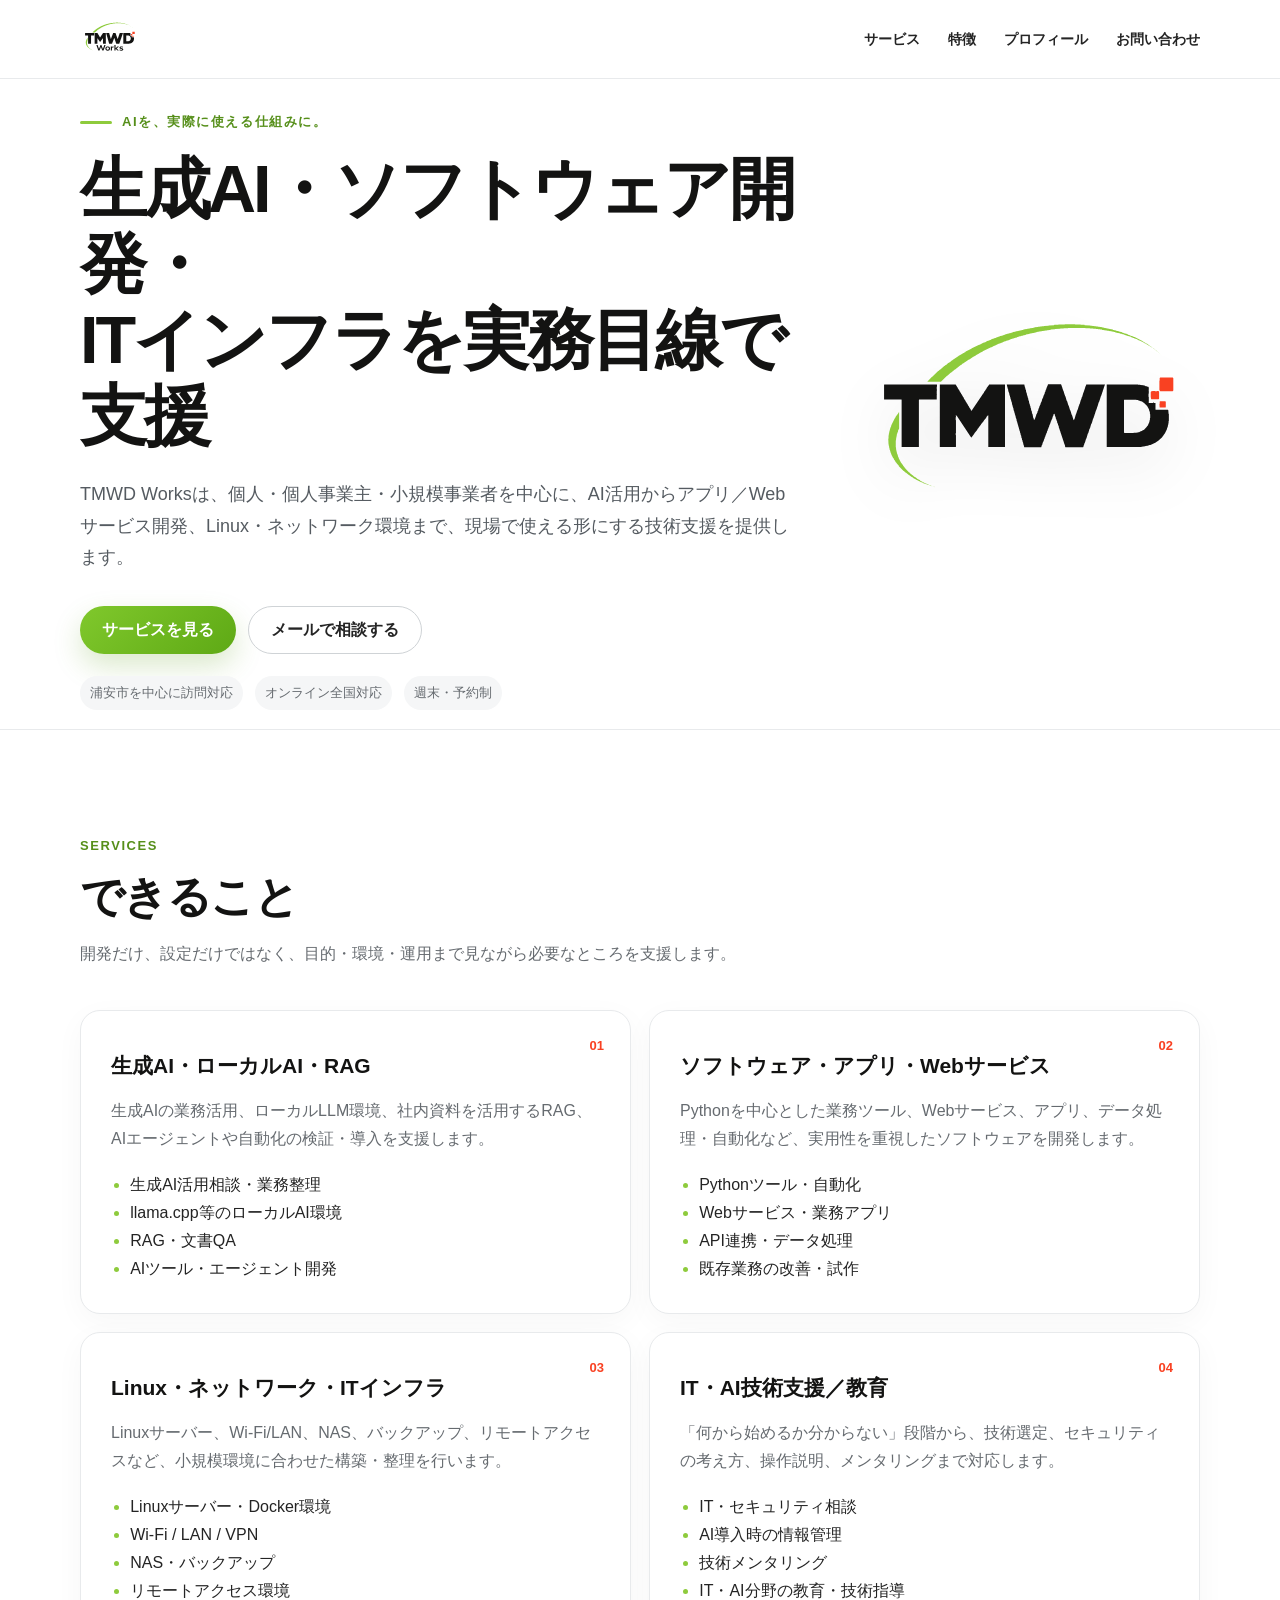
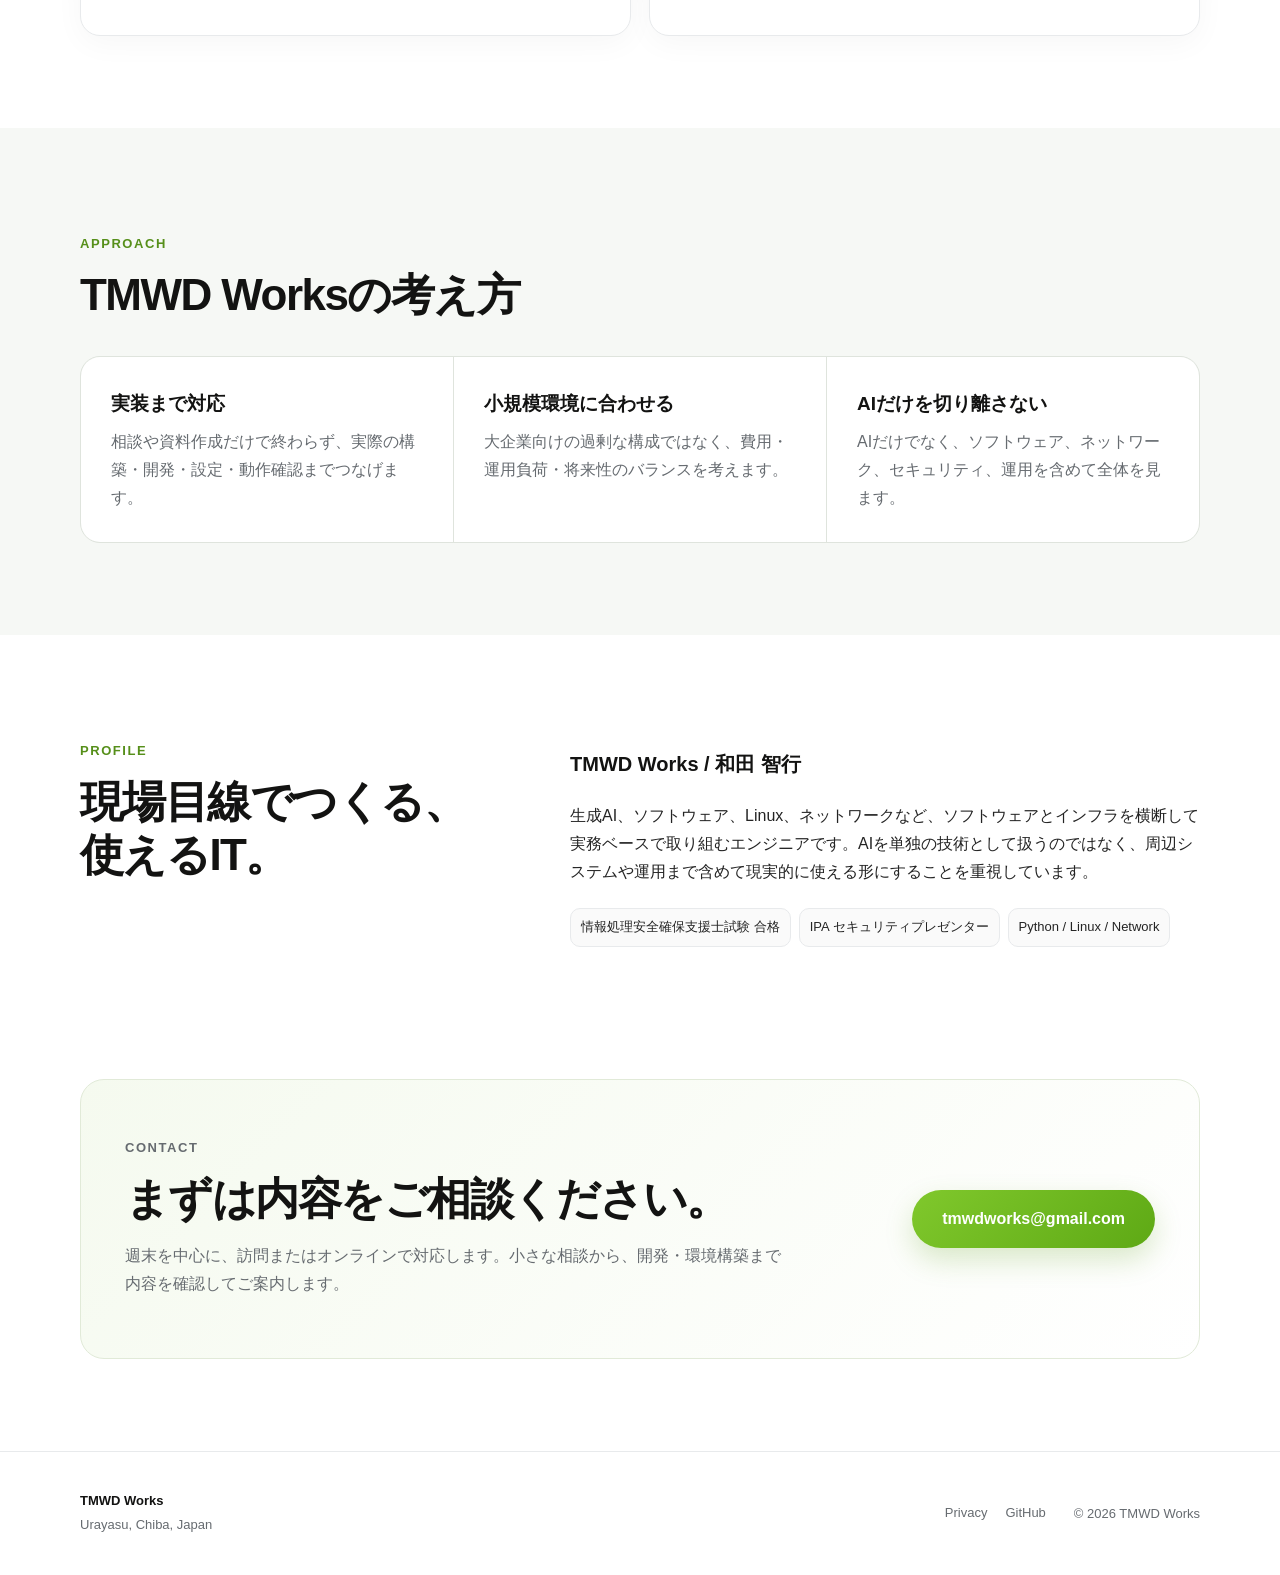
==== index.html @ 115d1de7 "Initial TMWD Works website" ====
<!doctype html>
<html lang="ja">
<head>
  <meta charset="utf-8">
  <meta name="viewport" content="width=device-width, initial-scale=1">
  <title>TMWD Works | AI・ソフトウェア開発・ITインフラ</title>
  <meta name="description" content="TMWD Worksは、生成AI、ソフトウェア・アプリ・Webサービス開発、ローカルAI/RAG、Linux・ネットワークなどのIT技術支援を提供します。浦安市を中心に訪問、オンラインは全国対応。">
  <meta name="theme-color" content="#ffffff">
  <meta property="og:title" content="TMWD Works | AI・ソフトウェア開発・ITインフラ">
  <meta property="og:description" content="AIを、実際に使える仕組みに。生成AI・ソフトウェア開発・ITインフラを実務目線で支援します。">
  <meta property="og:type" content="website">
  <meta property="og:url" content="https://tmwdworks.jp/">
  <link rel="canonical" href="https://tmwdworks.jp/">
  <link rel="icon" href="assets/tmwdworks-icon.svg" type="image/svg+xml">
  <link rel="stylesheet" href="styles.css">
</head>
<body>
  <header class="site-header">
    <div class="container header-inner">
      <a class="brand" href="#top" aria-label="TMWD Works ホーム">
        <img src="assets/tmwdworks-logo.svg" alt="TMWD Works">
      </a>
      <button class="menu-button" type="button" aria-expanded="false" aria-controls="global-nav">Menu</button>
      <nav id="global-nav" class="global-nav" aria-label="メインナビゲーション">
        <a href="#services">サービス</a>
        <a href="#approach">特徴</a>
        <a href="#profile">プロフィール</a>
        <a href="#contact">お問い合わせ</a>
      </nav>
    </div>
  </header>

  <main id="top">
    <section class="hero">
      <div class="container hero-grid">
        <div class="hero-copy">
          <p class="eyebrow"><span></span> AIを、実際に使える仕組みに。</p>
          <h1>生成AI・ソフトウェア開発・<br>ITインフラを実務目線で支援</h1>
          <p class="lead">TMWD Worksは、個人・個人事業主・小規模事業者を中心に、AI活用からアプリ／Webサービス開発、Linux・ネットワーク環境まで、現場で使える形にする技術支援を提供します。</p>
          <div class="hero-actions">
            <a class="button primary" href="#services">サービスを見る</a>
            <a class="button secondary" href="mailto:tmwdworks@gmail.com">メールで相談する</a>
          </div>
          <div class="availability">
            <span>浦安市を中心に訪問対応</span>
            <span>オンライン全国対応</span>
            <span>週末・予約制</span>
          </div>
        </div>
        <div class="hero-mark" aria-hidden="true">
          <img src="assets/tmwdworks-icon.svg" alt="">
        </div>
      </div>
    </section>

    <section id="services" class="section">
      <div class="container">
        <div class="section-heading">
          <p class="section-kicker">Services</p>
          <h2>できること</h2>
          <p>開発だけ、設定だけではなく、目的・環境・運用まで見ながら必要なところを支援します。</p>
        </div>
        <div class="cards">
          <article class="card">
            <div class="card-number">01</div>
            <h3>生成AI・ローカルAI・RAG</h3>
            <p>生成AIの業務活用、ローカルLLM環境、社内資料を活用するRAG、AIエージェントや自動化の検証・導入を支援します。</p>
            <ul>
              <li>生成AI活用相談・業務整理</li>
              <li>llama.cpp等のローカルAI環境</li>
              <li>RAG・文書QA</li>
              <li>AIツール・エージェント開発</li>
            </ul>
          </article>
          <article class="card">
            <div class="card-number">02</div>
            <h3>ソフトウェア・アプリ・Webサービス</h3>
            <p>Pythonを中心とした業務ツール、Webサービス、アプリ、データ処理・自動化など、実用性を重視したソフトウェアを開発します。</p>
            <ul>
              <li>Pythonツール・自動化</li>
              <li>Webサービス・業務アプリ</li>
              <li>API連携・データ処理</li>
              <li>既存業務の改善・試作</li>
            </ul>
          </article>
          <article class="card">
            <div class="card-number">03</div>
            <h3>Linux・ネットワーク・ITインフラ</h3>
            <p>Linuxサーバー、Wi-Fi/LAN、NAS、バックアップ、リモートアクセスなど、小規模環境に合わせた構築・整理を行います。</p>
            <ul>
              <li>Linuxサーバー・Docker環境</li>
              <li>Wi-Fi / LAN / VPN</li>
              <li>NAS・バックアップ</li>
              <li>リモートアクセス環境</li>
            </ul>
          </article>
          <article class="card">
            <div class="card-number">04</div>
            <h3>IT・AI技術支援／教育</h3>
            <p>「何から始めるか分からない」段階から、技術選定、セキュリティの考え方、操作説明、メンタリングまで対応します。</p>
            <ul>
              <li>IT・セキュリティ相談</li>
              <li>AI導入時の情報管理</li>
              <li>技術メンタリング</li>
              <li>IT・AI分野の教育・技術指導</li>
            </ul>
          </article>
        </div>
      </div>
    </section>

    <section id="approach" class="section section-soft">
      <div class="container">
        <div class="section-heading compact">
          <p class="section-kicker">Approach</p>
          <h2>TMWD Worksの考え方</h2>
        </div>
        <div class="strengths">
          <div class="strength">
            <strong>実装まで対応</strong>
            <p>相談や資料作成だけで終わらず、実際の構築・開発・設定・動作確認までつなげます。</p>
          </div>
          <div class="strength">
            <strong>小規模環境に合わせる</strong>
            <p>大企業向けの過剰な構成ではなく、費用・運用負荷・将来性のバランスを考えます。</p>
          </div>
          <div class="strength">
            <strong>AIだけを切り離さない</strong>
            <p>AIだけでなく、ソフトウェア、ネットワーク、セキュリティ、運用を含めて全体を見ます。</p>
          </div>
        </div>
      </div>
    </section>

    <section id="profile" class="section">
      <div class="container profile-grid">
        <div>
          <p class="section-kicker">Profile</p>
          <h2>現場目線でつくる、使えるIT。</h2>
        </div>
        <div class="profile-body">
          <p><strong>TMWD Works / 和田 智行</strong></p>
          <p>生成AI、ソフトウェア、Linux、ネットワークなど、ソフトウェアとインフラを横断して実務ベースで取り組むエンジニアです。AIを単独の技術として扱うのではなく、周辺システムや運用まで含めて現実的に使える形にすることを重視しています。</p>
          <div class="badges">
            <span>情報処理安全確保支援士試験 合格</span>
            <span>IPA セキュリティプレゼンター</span>
            <span>Python / Linux / Network</span>
          </div>
        </div>
      </div>
    </section>

    <section id="contact" class="section contact-section">
      <div class="container contact-card">
        <div>
          <p class="section-kicker">Contact</p>
          <h2>まずは内容をご相談ください。</h2>
          <p>週末を中心に、訪問またはオンラインで対応します。小さな相談から、開発・環境構築まで内容を確認してご案内します。</p>
        </div>
        <a class="button primary large" href="mailto:tmwdworks@gmail.com?subject=TMWD%20Works%20%E3%81%B8%E3%81%AE%E3%81%94%E7%9B%B8%E8%AB%87">tmwdworks@gmail.com</a>
      </div>
    </section>
  </main>

  <footer class="site-footer">
    <div class="container footer-inner">
      <div>
        <strong>TMWD Works</strong>
        <p>Urayasu, Chiba, Japan</p>
      </div>
      <div class="footer-links">
        <a href="privacy.html">Privacy</a>
        <a href="https://github.com/tmwdworks" rel="noopener">GitHub</a>
      </div>
      <p class="copyright">© <span id="year"></span> TMWD Works</p>
    </div>
  </footer>
  <script src="script.js"></script>
</body>
</html>
---- styles.css ----
:root {
  --black: #131312;
  --lime: #8ecb3c;
  --verm: #f94122;
  --white: #ffffff;
  --text: #242424;
  --muted: #666b70;
  --line: #e8eaec;
  --soft: #f6f8f5;
  --max: 1120px;
  --radius: 20px;
  --shadow: 0 16px 48px rgba(19, 19, 18, .08);
}
* { box-sizing: border-box; }
html { scroll-behavior: smooth; }
body { margin: 0; font-family: -apple-system, BlinkMacSystemFont, "Hiragino Sans", "Yu Gothic", "Noto Sans JP", "Segoe UI", sans-serif; color: var(--text); background: var(--white); line-height: 1.75; }
a { color: inherit; text-decoration: none; }
img { max-width: 100%; display: block; }
.container { width: min(calc(100% - 40px), var(--max)); margin-inline: auto; }
.site-header { position: sticky; top: 0; z-index: 10; background: rgba(255,255,255,.94); backdrop-filter: blur(12px); border-bottom: 1px solid var(--line); }
.header-inner { height: 78px; display: flex; align-items: center; justify-content: space-between; gap: 28px; }
.brand img { width: 182px; height: 60px; object-fit: contain; object-position: left center; }
.global-nav { display: flex; gap: 28px; font-size: 14px; font-weight: 700; }
.global-nav a:hover { color: #5c9d15; }
.menu-button { display: none; border: 1px solid var(--line); background: var(--white); border-radius: 10px; padding: 8px 12px; font: inherit; }
.hero { overflow: hidden; position: relative; border-bottom: 1px solid var(--line); }
.hero::after { content: ""; position: absolute; width: 720px; height: 720px; right: -280px; top: -290px; border: 36px solid rgba(142,203,60,.18); border-left-color: transparent; border-bottom-color: transparent; border-radius: 50%; transform: rotate(-20deg); pointer-events: none; }
.hero-grid { min-height: 650px; display: grid; grid-template-columns: 1.35fr .65fr; align-items: center; gap: 60px; position: relative; z-index: 1; }
.eyebrow, .section-kicker { text-transform: uppercase; letter-spacing: .12em; font-weight: 800; font-size: 13px; color: #568f1a; }
.eyebrow { display: flex; align-items: center; gap: 10px; }
.eyebrow span { width: 32px; height: 3px; background: var(--lime); border-radius: 3px; }
h1 { margin: 18px 0 24px; font-size: clamp(38px, 5.2vw, 67px); line-height: 1.14; letter-spacing: -.045em; color: var(--black); }
h2 { margin: 6px 0 14px; font-size: clamp(30px, 4vw, 44px); line-height: 1.2; letter-spacing: -.035em; color: var(--black); }
h3 { margin: 10px 0 12px; font-size: 21px; line-height: 1.45; color: var(--black); }
.lead { max-width: 760px; font-size: 18px; color: #555b61; }
.hero-actions { display: flex; gap: 12px; margin: 32px 0 22px; flex-wrap: wrap; }
.button { display: inline-flex; align-items: center; justify-content: center; min-height: 48px; padding: 0 22px; border-radius: 999px; font-weight: 800; transition: transform .15s ease, box-shadow .15s ease; }
.button:hover { transform: translateY(-2px); }
.primary { background: linear-gradient(135deg, #80c82c, #5ea915); color: white; box-shadow: 0 12px 28px rgba(91,157,21,.22); }
.secondary { border: 1px solid #cfd3d6; background: white; }
.large { min-height: 58px; padding-inline: 30px; }
.availability { display: flex; gap: 12px; flex-wrap: wrap; font-size: 13px; color: var(--muted); }
.availability span { padding: 6px 10px; background: #f5f6f7; border-radius: 999px; }
.hero-mark { display: flex; justify-content: center; }
.hero-mark img { width: min(360px, 100%); filter: drop-shadow(0 22px 30px rgba(19,19,18,.08)); }
.section { padding: 92px 0; }
.section-soft { background: var(--soft); }
.section-heading { max-width: 720px; margin-bottom: 42px; }
.section-heading.compact { margin-bottom: 34px; }
.section-heading > p:last-child { color: var(--muted); }
.cards { display: grid; grid-template-columns: repeat(2, minmax(0, 1fr)); gap: 18px; }
.card { position: relative; padding: 30px; border: 1px solid var(--line); border-radius: var(--radius); background: white; box-shadow: 0 8px 30px rgba(19,19,18,.035); }
.card-number { position: absolute; top: 24px; right: 26px; font-weight: 900; color: var(--verm); font-size: 13px; }
.card p { color: var(--muted); }
.card ul { padding-left: 1.2em; margin: 18px 0 0; }
.card li::marker { color: var(--lime); }
.strengths { display: grid; grid-template-columns: repeat(3, 1fr); gap: 1px; background: #dfe4dd; border: 1px solid #dfe4dd; border-radius: var(--radius); overflow: hidden; }
.strength { padding: 30px; background: white; }
.strength strong { display: block; font-size: 19px; margin-bottom: 8px; color: var(--black); }
.strength p { margin: 0; color: var(--muted); }
.profile-grid { display: grid; grid-template-columns: .8fr 1.2fr; gap: 70px; align-items: start; }
.profile-body > p:first-child { font-size: 20px; color: var(--black); }
.badges { display: flex; gap: 8px; flex-wrap: wrap; margin-top: 22px; }
.badges span { border: 1px solid var(--line); padding: 7px 10px; border-radius: 10px; font-size: 13px; background: #fafafa; }
.contact-section { padding-top: 40px; }
.contact-card { display: grid; grid-template-columns: 1fr auto; gap: 30px; align-items: center; padding: 44px; border-radius: 24px; background: linear-gradient(135deg, #f5faef, #ffffff); border: 1px solid #e1ead8; }
.contact-card p { color: var(--muted); max-width: 660px; }
.site-footer { padding: 38px 0; border-top: 1px solid var(--line); }
.footer-inner { display: grid; grid-template-columns: 1fr auto auto; gap: 28px; align-items: center; font-size: 13px; color: var(--muted); }
.footer-inner strong { color: var(--black); }
.footer-inner p { margin: 2px 0 0; }
.footer-links { display: flex; gap: 18px; }
@media (max-width: 820px) {
  .header-inner { height: 70px; }
  .brand img { width: 150px; height: 52px; }
  .menu-button { display: block; }
  .global-nav { display: none; position: absolute; top: 70px; left: 0; right: 0; padding: 20px; background: white; border-bottom: 1px solid var(--line); flex-direction: column; }
  .global-nav.open { display: flex; }
  .hero-grid { min-height: auto; grid-template-columns: 1fr; padding-block: 72px; }
  .hero-mark { display: none; }
  .cards, .strengths, .profile-grid, .contact-card { grid-template-columns: 1fr; }
  .section { padding: 68px 0; }
  .footer-inner { grid-template-columns: 1fr; }
}
@media (max-width: 520px) {
  .container { width: min(calc(100% - 28px), var(--max)); }
  h1 { font-size: 38px; }
  .hero-actions .button { width: 100%; }
  .card, .strength { padding: 24px; }
  .contact-card { padding: 28px; }
}
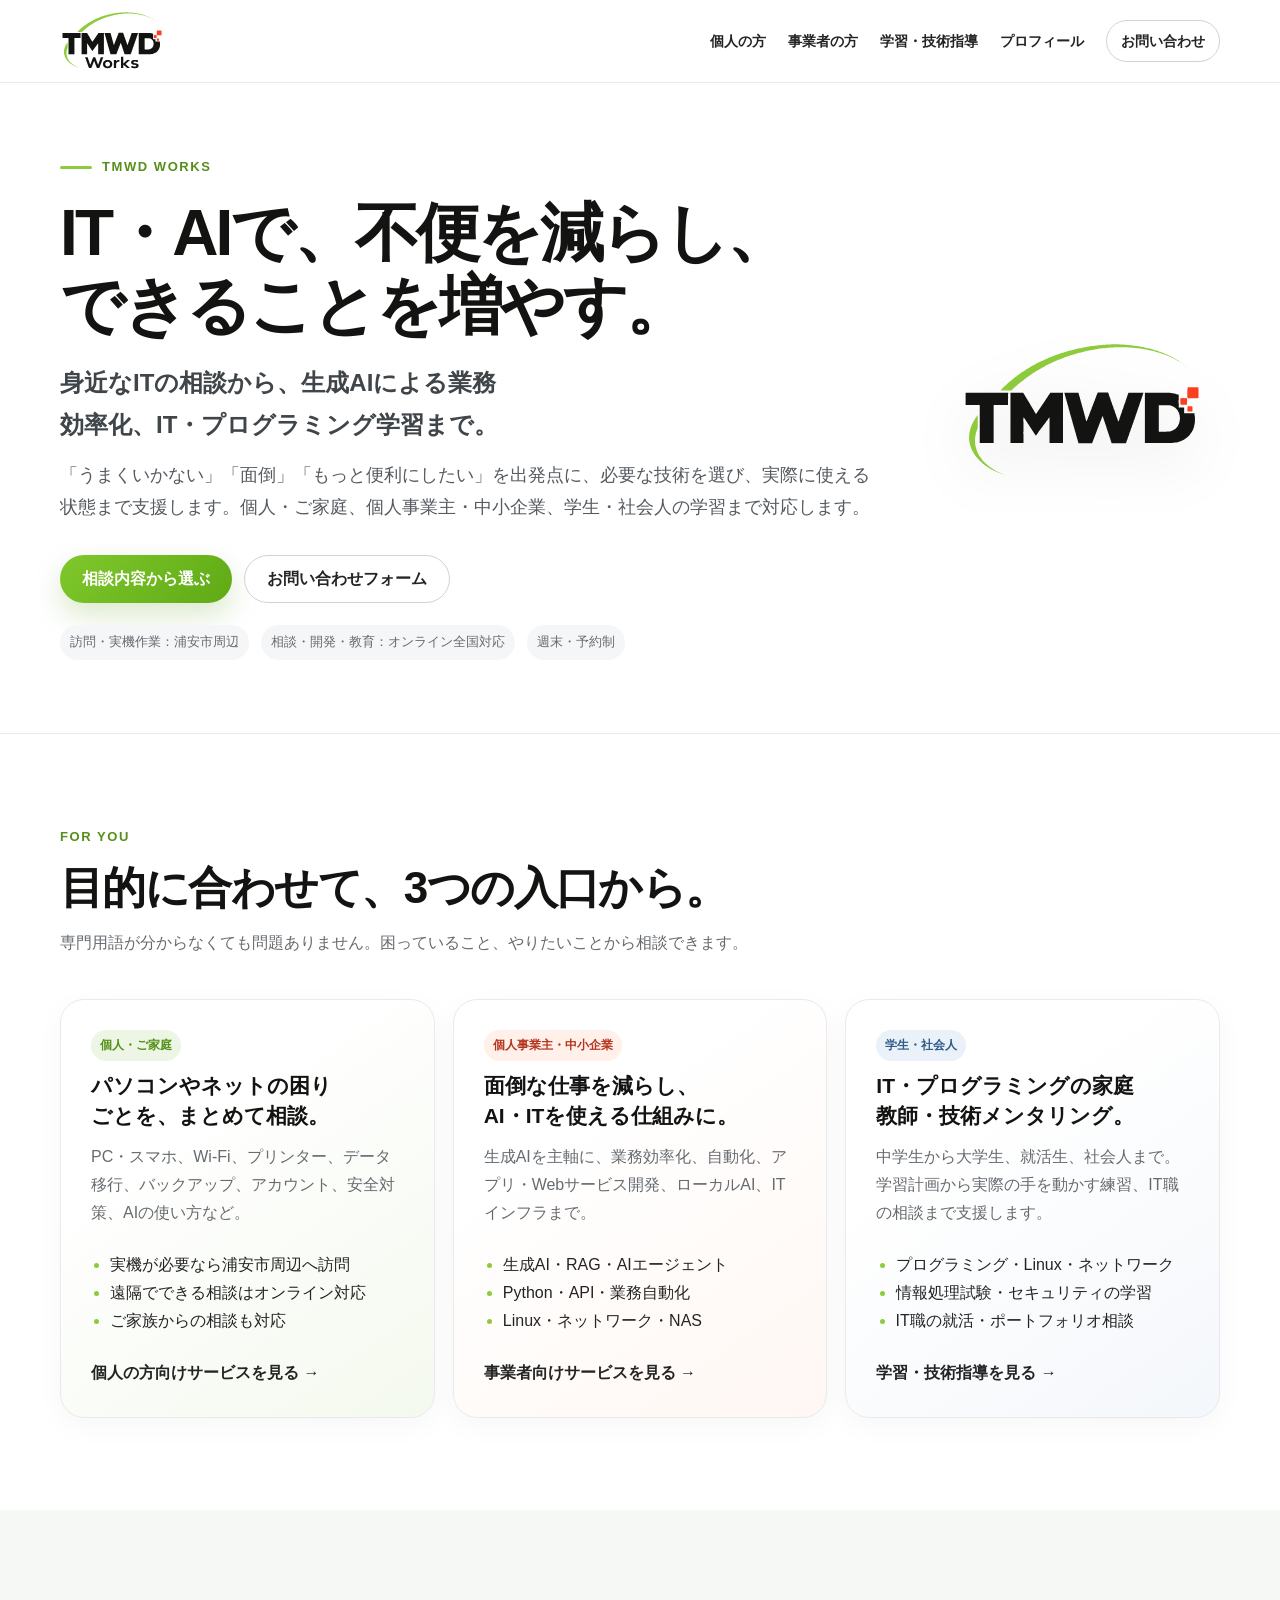
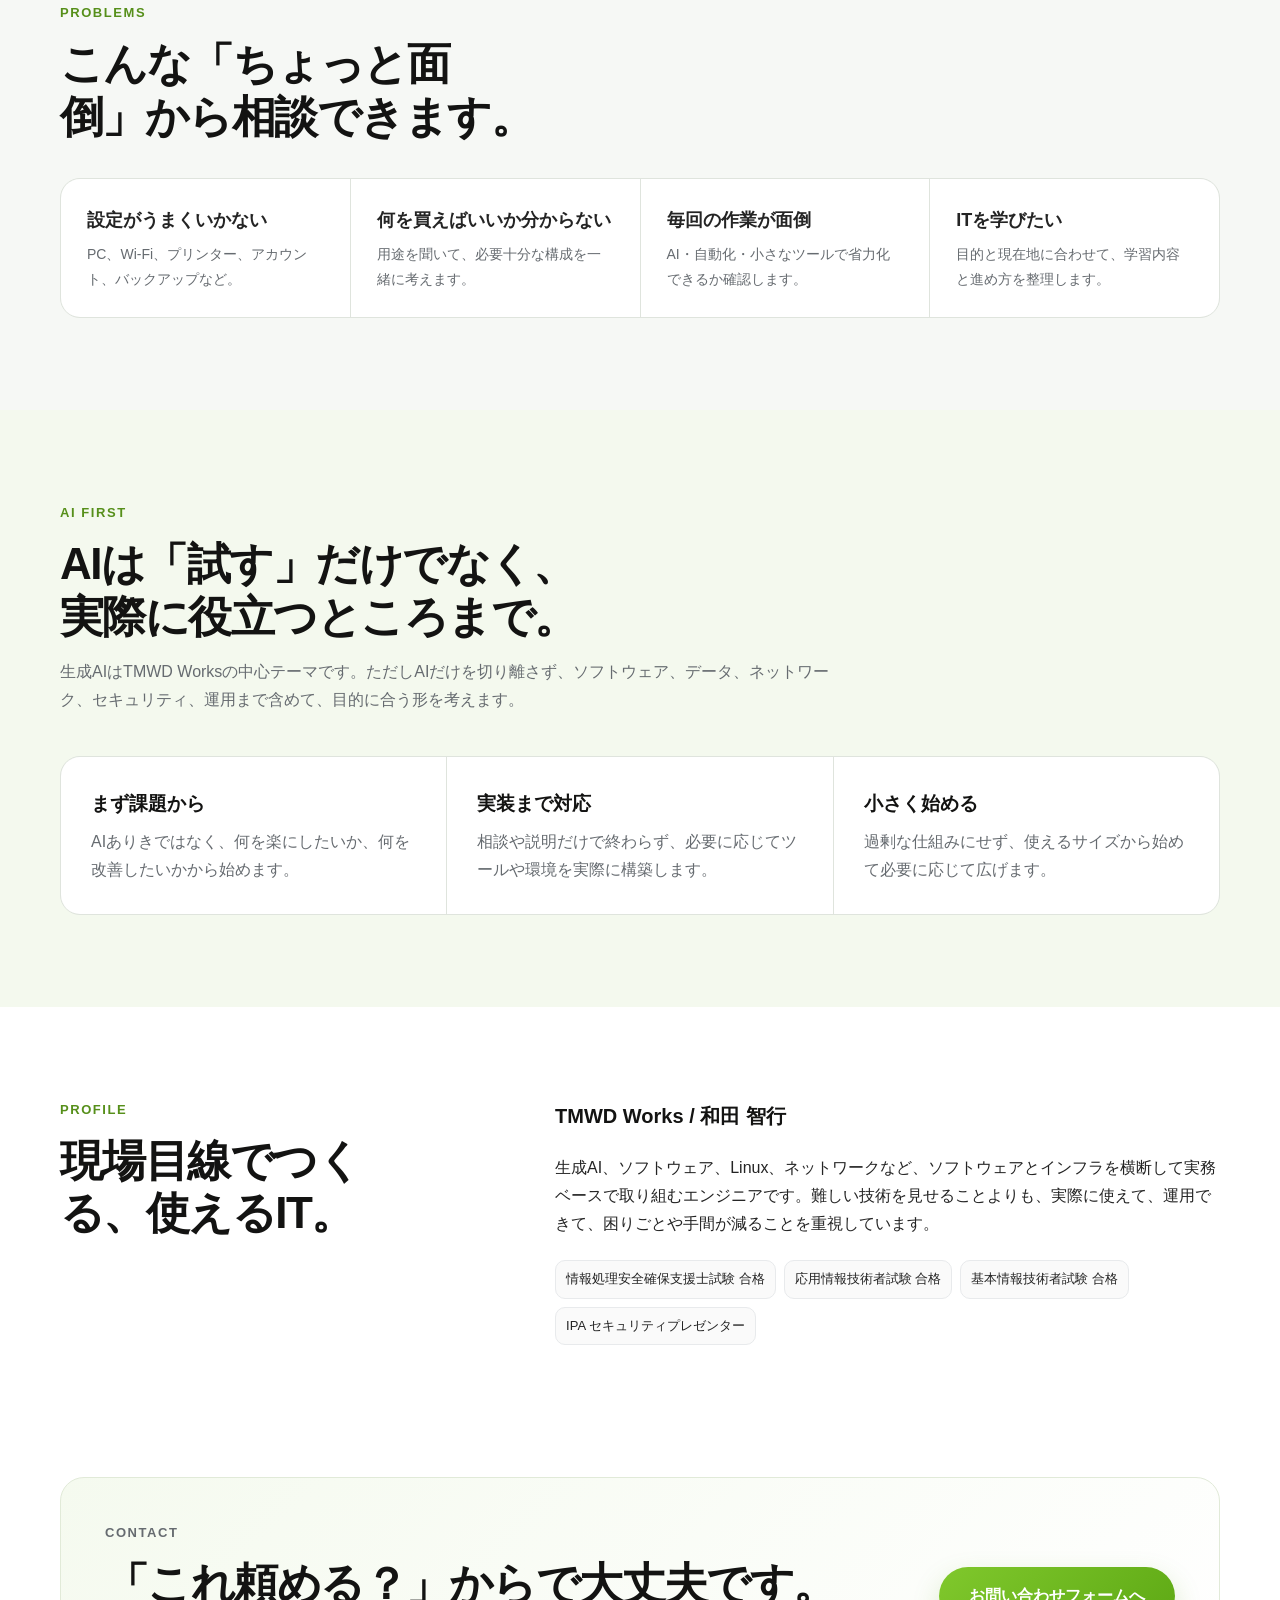
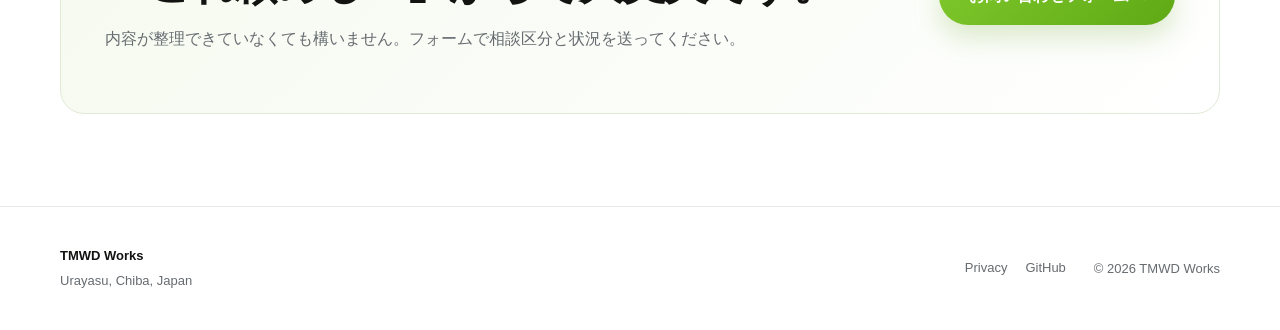
==== commit 5df91ae8: "Add Formspree contact form and audience pages" ====
--- a/index.html
+++ b/index.html
@@ -3,11 +3,11 @@
 <head>
   <meta charset="utf-8">
   <meta name="viewport" content="width=device-width, initial-scale=1">
-  <title>TMWD Works | AI・ソフトウェア開発・ITインフラ</title>
-  <meta name="description" content="TMWD Worksは、生成AI、ソフトウェア・アプリ・Webサービス開発、ローカルAI/RAG、Linux・ネットワークなどのIT技術支援を提供します。浦安市を中心に訪問、オンラインは全国対応。">
+  <title>TMWD Works | IT・AIで、不便を減らし、できることを増やす。</title>
+  <meta name="description" content="TMWD Worksは、個人・ご家庭のITサポート、事業者向けの生成AI・業務効率化・ソフトウェア開発、IT・プログラミングの学習・技術指導を提供します。実機作業・訪問は浦安市周辺、相談・開発・教育はオンライン全国対応。">
   <meta name="theme-color" content="#ffffff">
-  <meta property="og:title" content="TMWD Works | AI・ソフトウェア開発・ITインフラ">
-  <meta property="og:description" content="AIを、実際に使える仕組みに。生成AI・ソフトウェア開発・ITインフラを実務目線で支援します。">
+  <meta property="og:title" content="TMWD Works | IT・AIで、不便を減らし、できることを増やす。">
+  <meta property="og:description" content="身近なITの相談から、生成AIによる業務効率化、IT・プログラミング学習まで。">
   <meta property="og:type" content="website">
   <meta property="og:url" content="https://tmwdworks.jp/">
   <link rel="canonical" href="https://tmwdworks.jp/">
@@ -16,34 +16,36 @@
 </head>
 <body>
   <header class="site-header">
-    <div class="container header-inner">
-      <a class="brand" href="#top" aria-label="TMWD Works ホーム">
-        <img src="assets/tmwdworks-logo.svg" alt="TMWD Works">
-      </a>
-      <button class="menu-button" type="button" aria-expanded="false" aria-controls="global-nav">Menu</button>
-      <nav id="global-nav" class="global-nav" aria-label="メインナビゲーション">
-        <a href="#services">サービス</a>
-        <a href="#approach">特徴</a>
-        <a href="#profile">プロフィール</a>
-        <a href="#contact">お問い合わせ</a>
-      </nav>
-    </div>
-  </header>
+  <div class="container header-inner">
+    <a class="brand" href="/" aria-label="TMWD Works ホーム">
+      <img src="assets/tmwdworks-logo-header.svg" alt="TMWD Works">
+    </a>
+    <button class="menu-button" type="button" aria-expanded="false" aria-controls="global-nav">Menu</button>
+    <nav id="global-nav" class="global-nav" aria-label="メインナビゲーション">
+      <a href="personal.html">個人の方</a>
+      <a href="business.html">事業者の方</a>
+      <a href="learning.html">学習・技術指導</a>
+      <a href="/#profile">プロフィール</a>
+      <a class="nav-cta" href="contact.html">お問い合わせ</a>
+    </nav>
+  </div>
+</header>
 
   <main id="top">
     <section class="hero">
       <div class="container hero-grid">
         <div class="hero-copy">
-          <p class="eyebrow"><span></span> AIを、実際に使える仕組みに。</p>
-          <h1>生成AI・ソフトウェア開発・<br>ITインフラを実務目線で支援</h1>
-          <p class="lead">TMWD Worksは、個人・個人事業主・小規模事業者を中心に、AI活用からアプリ／Webサービス開発、Linux・ネットワーク環境まで、現場で使える形にする技術支援を提供します。</p>
+          <p class="eyebrow"><span></span> TMWD Works</p>
+          <h1>IT・AIで、不便を減らし、<br>できることを増やす。</h1>
+          <p class="hero-subtitle">身近なITの相談から、生成AIによる業務効率化、IT・プログラミング学習まで。</p>
+          <p class="lead">「うまくいかない」「面倒」「もっと便利にしたい」を出発点に、必要な技術を選び、実際に使える状態まで支援します。個人・ご家庭、個人事業主・中小企業、学生・社会人の学習まで対応します。</p>
           <div class="hero-actions">
-            <a class="button primary" href="#services">サービスを見る</a>
-            <a class="button secondary" href="mailto:tmwdworks@gmail.com">メールで相談する</a>
+            <a class="button primary" href="#services">相談内容から選ぶ</a>
+            <a class="button secondary" href="contact.html">お問い合わせフォーム</a>
           </div>
           <div class="availability">
-            <span>浦安市を中心に訪問対応</span>
-            <span>オンライン全国対応</span>
+            <span>訪問・実機作業：浦安市周辺</span>
+            <span>相談・開発・教育：オンライン全国対応</span>
             <span>週末・予約制</span>
           </div>
         </div>
@@ -56,77 +58,85 @@
     <section id="services" class="section">
       <div class="container">
         <div class="section-heading">
-          <p class="section-kicker">Services</p>
-          <h2>できること</h2>
-          <p>開発だけ、設定だけではなく、目的・環境・運用まで見ながら必要なところを支援します。</p>
+          <p class="section-kicker">For You</p>
+          <h2>目的に合わせて、3つの入口から。</h2>
+          <p>専門用語が分からなくても問題ありません。困っていること、やりたいことから相談できます。</p>
         </div>
-        <div class="cards">
-          <article class="card">
-            <div class="card-number">01</div>
-            <h3>生成AI・ローカルAI・RAG</h3>
-            <p>生成AIの業務活用、ローカルLLM環境、社内資料を活用するRAG、AIエージェントや自動化の検証・導入を支援します。</p>
-            <ul>
-              <li>生成AI活用相談・業務整理</li>
-              <li>llama.cpp等のローカルAI環境</li>
-              <li>RAG・文書QA</li>
-              <li>AIツール・エージェント開発</li>
+
+        <div class="audience-grid">
+          <article class="audience-card personal">
+            <span class="audience-label">個人・ご家庭</span>
+            <h3>パソコンやネットの困りごとを、まとめて相談。</h3>
+            <p>PC・スマホ、Wi-Fi、プリンター、データ移行、バックアップ、アカウント、安全対策、AIの使い方など。</p>
+            <ul class="audience-points">
+              <li>実機が必要なら浦安市周辺へ訪問</li>
+              <li>遠隔でできる相談はオンライン対応</li>
+              <li>ご家族からの相談も対応</li>
             </ul>
+            <a class="text-link" href="personal.html">個人の方向けサービスを見る →</a>
           </article>
-          <article class="card">
-            <div class="card-number">02</div>
-            <h3>ソフトウェア・アプリ・Webサービス</h3>
-            <p>Pythonを中心とした業務ツール、Webサービス、アプリ、データ処理・自動化など、実用性を重視したソフトウェアを開発します。</p>
-            <ul>
-              <li>Pythonツール・自動化</li>
-              <li>Webサービス・業務アプリ</li>
-              <li>API連携・データ処理</li>
-              <li>既存業務の改善・試作</li>
+
+          <article class="audience-card business">
+            <span class="audience-label">個人事業主・中小企業</span>
+            <h3>面倒な仕事を減らし、AI・ITを使える仕組みに。</h3>
+            <p>生成AIを主軸に、業務効率化、自動化、アプリ・Webサービス開発、ローカルAI、ITインフラまで。</p>
+            <ul class="audience-points">
+              <li>生成AI・RAG・AIエージェント</li>
+              <li>Python・API・業務自動化</li>
+              <li>Linux・ネットワーク・NAS</li>
             </ul>
+            <a class="text-link" href="business.html">事業者向けサービスを見る →</a>
           </article>
-          <article class="card">
-            <div class="card-number">03</div>
-            <h3>Linux・ネットワーク・ITインフラ</h3>
-            <p>Linuxサーバー、Wi-Fi/LAN、NAS、バックアップ、リモートアクセスなど、小規模環境に合わせた構築・整理を行います。</p>
-            <ul>
-              <li>Linuxサーバー・Docker環境</li>
-              <li>Wi-Fi / LAN / VPN</li>
-              <li>NAS・バックアップ</li>
-              <li>リモートアクセス環境</li>
+
+          <article class="audience-card learning">
+            <span class="audience-label">学生・社会人</span>
+            <h3>IT・プログラミングの家庭教師・技術メンタリング。</h3>
+            <p>中学生から大学生、就活生、社会人まで。学習計画から実際の手を動かす練習、IT職の相談まで支援します。</p>
+            <ul class="audience-points">
+              <li>プログラミング・Linux・ネットワーク</li>
+              <li>情報処理試験・セキュリティの学習</li>
+              <li>IT職の就活・ポートフォリオ相談</li>
             </ul>
-          </article>
-          <article class="card">
-            <div class="card-number">04</div>
-            <h3>IT・AI技術支援／教育</h3>
-            <p>「何から始めるか分からない」段階から、技術選定、セキュリティの考え方、操作説明、メンタリングまで対応します。</p>
-            <ul>
-              <li>IT・セキュリティ相談</li>
-              <li>AI導入時の情報管理</li>
-              <li>技術メンタリング</li>
-              <li>IT・AI分野の教育・技術指導</li>
-            </ul>
+            <a class="text-link" href="learning.html">学習・技術指導を見る →</a>
           </article>
         </div>
       </div>
     </section>
 
-    <section id="approach" class="section section-soft">
+    <section class="section section-soft">
       <div class="container">
         <div class="section-heading compact">
-          <p class="section-kicker">Approach</p>
-          <h2>TMWD Worksの考え方</h2>
+          <p class="section-kicker">Problems</p>
+          <h2>こんな「ちょっと面倒」から相談できます。</h2>
+        </div>
+        <div class="problem-strip">
+          <div class="problem"><strong>設定がうまくいかない</strong><p>PC、Wi-Fi、プリンター、アカウント、バックアップなど。</p></div>
+          <div class="problem"><strong>何を買えばいいか分からない</strong><p>用途を聞いて、必要十分な構成を一緒に考えます。</p></div>
+          <div class="problem"><strong>毎回の作業が面倒</strong><p>AI・自動化・小さなツールで省力化できるか確認します。</p></div>
+          <div class="problem"><strong>ITを学びたい</strong><p>目的と現在地に合わせて、学習内容と進め方を整理します。</p></div>
+        </div>
+      </div>
+    </section>
+
+    <section class="section section-lime">
+      <div class="container">
+        <div class="section-heading">
+          <p class="section-kicker">AI First</p>
+          <h2>AIは「試す」だけでなく、実際に役立つところまで。</h2>
+          <p>生成AIはTMWD Worksの中心テーマです。ただしAIだけを切り離さず、ソフトウェア、データ、ネットワーク、セキュリティ、運用まで含めて、目的に合う形を考えます。</p>
         </div>
         <div class="strengths">
           <div class="strength">
-            <strong>実装まで対応</strong>
-            <p>相談や資料作成だけで終わらず、実際の構築・開発・設定・動作確認までつなげます。</p>
+            <strong>まず課題から</strong>
+            <p>AIありきではなく、何を楽にしたいか、何を改善したいかから始めます。</p>
           </div>
           <div class="strength">
-            <strong>小規模環境に合わせる</strong>
-            <p>大企業向けの過剰な構成ではなく、費用・運用負荷・将来性のバランスを考えます。</p>
+            <strong>実装まで対応</strong>
+            <p>相談や説明だけで終わらず、必要に応じてツールや環境を実際に構築します。</p>
           </div>
           <div class="strength">
-            <strong>AIだけを切り離さない</strong>
-            <p>AIだけでなく、ソフトウェア、ネットワーク、セキュリティ、運用を含めて全体を見ます。</p>
+            <strong>小さく始める</strong>
+            <p>過剰な仕組みにせず、使えるサイズから始めて必要に応じて広げます。</p>
           </div>
         </div>
       </div>
@@ -140,41 +150,42 @@
         </div>
         <div class="profile-body">
           <p><strong>TMWD Works / 和田 智行</strong></p>
-          <p>生成AI、ソフトウェア、Linux、ネットワークなど、ソフトウェアとインフラを横断して実務ベースで取り組むエンジニアです。AIを単独の技術として扱うのではなく、周辺システムや運用まで含めて現実的に使える形にすることを重視しています。</p>
+          <p>生成AI、ソフトウェア、Linux、ネットワークなど、ソフトウェアとインフラを横断して実務ベースで取り組むエンジニアです。難しい技術を見せることよりも、実際に使えて、運用できて、困りごとや手間が減ることを重視しています。</p>
           <div class="badges">
             <span>情報処理安全確保支援士試験 合格</span>
+            <span>応用情報技術者試験 合格</span>
+            <span>基本情報技術者試験 合格</span>
             <span>IPA セキュリティプレゼンター</span>
-            <span>Python / Linux / Network</span>
           </div>
         </div>
       </div>
     </section>
 
-    <section id="contact" class="section contact-section">
+    <section class="section contact-section">
       <div class="container contact-card">
         <div>
           <p class="section-kicker">Contact</p>
-          <h2>まずは内容をご相談ください。</h2>
-          <p>週末を中心に、訪問またはオンラインで対応します。小さな相談から、開発・環境構築まで内容を確認してご案内します。</p>
+          <h2>「これ頼める？」からで大丈夫です。</h2>
+          <p>内容が整理できていなくても構いません。フォームで相談区分と状況を送ってください。</p>
         </div>
-        <a class="button primary large" href="mailto:tmwdworks@gmail.com?subject=TMWD%20Works%20%E3%81%B8%E3%81%AE%E3%81%94%E7%9B%B8%E8%AB%87">tmwdworks@gmail.com</a>
+        <a class="button primary large" href="contact.html">お問い合わせフォームへ</a>
       </div>
     </section>
   </main>
 
   <footer class="site-footer">
-    <div class="container footer-inner">
-      <div>
-        <strong>TMWD Works</strong>
-        <p>Urayasu, Chiba, Japan</p>
-      </div>
-      <div class="footer-links">
-        <a href="privacy.html">Privacy</a>
-        <a href="https://github.com/tmwdworks" rel="noopener">GitHub</a>
-      </div>
-      <p class="copyright">© <span id="year"></span> TMWD Works</p>
+  <div class="container footer-inner">
+    <div>
+      <strong>TMWD Works</strong>
+      <p>Urayasu, Chiba, Japan</p>
     </div>
-  </footer>
+    <div class="footer-links">
+      <a href="privacy.html">Privacy</a>
+      <a href="https://github.com/tmwdworks" rel="noopener">GitHub</a>
+    </div>
+    <p class="copyright">© <span id="year"></span> TMWD Works</p>
+  </div>
+</footer>
   <script src="script.js"></script>
 </body>
 </html>
--- a/styles.css
+++ b/styles.css
@@ -1,91 +1,655 @@
 :root {
   --black: #131312;
   --lime: #8ecb3c;
+  --lime-dark: #568f1a;
   --verm: #f94122;
   --white: #ffffff;
   --text: #242424;
   --muted: #666b70;
   --line: #e8eaec;
   --soft: #f6f8f5;
-  --max: 1120px;
+  --soft-lime: #f4f9ee;
+  --soft-warm: #fff7f3;
+  --soft-blue: #f4f7fb;
+  --max: 1160px;
   --radius: 20px;
   --shadow: 0 16px 48px rgba(19, 19, 18, .08);
 }
+
 * { box-sizing: border-box; }
+
 html { scroll-behavior: smooth; }
-body { margin: 0; font-family: -apple-system, BlinkMacSystemFont, "Hiragino Sans", "Yu Gothic", "Noto Sans JP", "Segoe UI", sans-serif; color: var(--text); background: var(--white); line-height: 1.75; }
+
+body {
+  margin: 0;
+  font-family: -apple-system, BlinkMacSystemFont, "Hiragino Sans", "Yu Gothic",
+    "Noto Sans JP", "Segoe UI", sans-serif;
+  color: var(--text);
+  background: var(--white);
+  line-height: 1.75;
+}
+
 a { color: inherit; text-decoration: none; }
 img { max-width: 100%; display: block; }
-.container { width: min(calc(100% - 40px), var(--max)); margin-inline: auto; }
-.site-header { position: sticky; top: 0; z-index: 10; background: rgba(255,255,255,.94); backdrop-filter: blur(12px); border-bottom: 1px solid var(--line); }
-.header-inner { height: 78px; display: flex; align-items: center; justify-content: space-between; gap: 28px; }
-.brand img { width: 182px; height: 60px; object-fit: contain; object-position: left center; }
-.global-nav { display: flex; gap: 28px; font-size: 14px; font-weight: 700; }
-.global-nav a:hover { color: #5c9d15; }
-.menu-button { display: none; border: 1px solid var(--line); background: var(--white); border-radius: 10px; padding: 8px 12px; font: inherit; }
-.hero { overflow: hidden; position: relative; border-bottom: 1px solid var(--line); }
-.hero::after { content: ""; position: absolute; width: 720px; height: 720px; right: -280px; top: -290px; border: 36px solid rgba(142,203,60,.18); border-left-color: transparent; border-bottom-color: transparent; border-radius: 50%; transform: rotate(-20deg); pointer-events: none; }
-.hero-grid { min-height: 650px; display: grid; grid-template-columns: 1.35fr .65fr; align-items: center; gap: 60px; position: relative; z-index: 1; }
-.eyebrow, .section-kicker { text-transform: uppercase; letter-spacing: .12em; font-weight: 800; font-size: 13px; color: #568f1a; }
-.eyebrow { display: flex; align-items: center; gap: 10px; }
-.eyebrow span { width: 32px; height: 3px; background: var(--lime); border-radius: 3px; }
-h1 { margin: 18px 0 24px; font-size: clamp(38px, 5.2vw, 67px); line-height: 1.14; letter-spacing: -.045em; color: var(--black); }
-h2 { margin: 6px 0 14px; font-size: clamp(30px, 4vw, 44px); line-height: 1.2; letter-spacing: -.035em; color: var(--black); }
-h3 { margin: 10px 0 12px; font-size: 21px; line-height: 1.45; color: var(--black); }
-.lead { max-width: 760px; font-size: 18px; color: #555b61; }
-.hero-actions { display: flex; gap: 12px; margin: 32px 0 22px; flex-wrap: wrap; }
-.button { display: inline-flex; align-items: center; justify-content: center; min-height: 48px; padding: 0 22px; border-radius: 999px; font-weight: 800; transition: transform .15s ease, box-shadow .15s ease; }
+
+.container {
+  width: min(calc(100% - 40px), var(--max));
+  margin-inline: auto;
+}
+
+.site-header {
+  position: sticky;
+  top: 0;
+  z-index: 20;
+  background: rgba(255,255,255,.95);
+  backdrop-filter: blur(12px);
+  border-bottom: 1px solid var(--line);
+}
+
+.header-inner {
+  min-height: 82px;
+  display: flex;
+  align-items: center;
+  justify-content: space-between;
+  gap: 28px;
+}
+
+.brand img {
+  width: 224px;
+  height: 62px;
+  object-fit: contain;
+  object-position: left center;
+}
+
+.global-nav {
+  display: flex;
+  align-items: center;
+  gap: 22px;
+  font-size: 14px;
+  font-weight: 700;
+}
+
+.global-nav a:hover,
+.text-link:hover {
+  color: var(--lime-dark);
+}
+
+.nav-cta {
+  padding: 8px 14px;
+  border: 1px solid #cfd3d6;
+  border-radius: 999px;
+}
+
+.menu-button {
+  display: none;
+  border: 1px solid var(--line);
+  background: var(--white);
+  border-radius: 10px;
+  padding: 8px 12px;
+  font: inherit;
+}
+
+h1, h2, h3 {
+  color: var(--black);
+  text-wrap: balance;
+}
+
+h1 {
+  margin: 18px 0 24px;
+  font-size: clamp(40px, 5vw, 66px);
+  line-height: 1.14;
+  letter-spacing: -.045em;
+}
+
+h2 {
+  margin: 6px 0 14px;
+  font-size: clamp(30px, 4vw, 44px);
+  line-height: 1.2;
+  letter-spacing: -.035em;
+}
+
+h3 {
+  margin: 10px 0 12px;
+  font-size: 21px;
+  line-height: 1.45;
+}
+
+p { margin-top: 0; }
+
+.eyebrow,
+.section-kicker {
+  text-transform: uppercase;
+  letter-spacing: .12em;
+  font-weight: 800;
+  font-size: 13px;
+  color: var(--lime-dark);
+}
+
+.eyebrow {
+  display: flex;
+  align-items: center;
+  gap: 10px;
+}
+
+.eyebrow span {
+  width: 32px;
+  height: 3px;
+  background: var(--lime);
+  border-radius: 3px;
+}
+
+.hero {
+  overflow: hidden;
+  position: relative;
+  border-bottom: 1px solid var(--line);
+}
+
+.hero::after {
+  content: "";
+  position: absolute;
+  width: 720px;
+  height: 720px;
+  right: -280px;
+  top: -290px;
+  border: 36px solid rgba(142,203,60,.16);
+  border-left-color: transparent;
+  border-bottom-color: transparent;
+  border-radius: 50%;
+  transform: rotate(-20deg);
+  pointer-events: none;
+}
+
+.hero-grid {
+  min-height: 650px;
+  display: grid;
+  grid-template-columns: minmax(0, 1.5fr) minmax(250px, .5fr);
+  align-items: center;
+  gap: 52px;
+  position: relative;
+  z-index: 1;
+}
+
+.hero-copy { min-width: 0; }
+
+.hero-subtitle {
+  max-width: 800px;
+  margin: -4px 0 14px;
+  font-size: clamp(19px, 2vw, 24px);
+  font-weight: 800;
+  color: #3f4549;
+  text-wrap: balance;
+}
+
+.lead {
+  max-width: 820px;
+  font-size: 18px;
+  color: #555b61;
+}
+
+.hero-actions {
+  display: flex;
+  gap: 12px;
+  margin: 32px 0 22px;
+  flex-wrap: wrap;
+}
+
+.button {
+  display: inline-flex;
+  align-items: center;
+  justify-content: center;
+  min-height: 48px;
+  padding: 0 22px;
+  border: 0;
+  border-radius: 999px;
+  font: inherit;
+  font-weight: 800;
+  cursor: pointer;
+  transition: transform .15s ease, box-shadow .15s ease;
+}
+
 .button:hover { transform: translateY(-2px); }
-.primary { background: linear-gradient(135deg, #80c82c, #5ea915); color: white; box-shadow: 0 12px 28px rgba(91,157,21,.22); }
-.secondary { border: 1px solid #cfd3d6; background: white; }
-.large { min-height: 58px; padding-inline: 30px; }
-.availability { display: flex; gap: 12px; flex-wrap: wrap; font-size: 13px; color: var(--muted); }
-.availability span { padding: 6px 10px; background: #f5f6f7; border-radius: 999px; }
-.hero-mark { display: flex; justify-content: center; }
-.hero-mark img { width: min(360px, 100%); filter: drop-shadow(0 22px 30px rgba(19,19,18,.08)); }
+
+.primary {
+  background: linear-gradient(135deg, #80c82c, #5ea915);
+  color: white;
+  box-shadow: 0 12px 28px rgba(91,157,21,.22);
+}
+
+.secondary {
+  border: 1px solid #cfd3d6;
+  background: white;
+}
+
+.large {
+  min-height: 58px;
+  padding-inline: 30px;
+}
+
+.availability {
+  display: flex;
+  gap: 12px;
+  flex-wrap: wrap;
+  font-size: 13px;
+  color: var(--muted);
+}
+
+.availability span {
+  padding: 6px 10px;
+  background: #f5f6f7;
+  border-radius: 999px;
+}
+
+.hero-mark {
+  display: flex;
+  justify-content: center;
+}
+
+.hero-mark img {
+  width: min(340px, 100%);
+  filter: drop-shadow(0 22px 30px rgba(19,19,18,.08));
+}
+
 .section { padding: 92px 0; }
 .section-soft { background: var(--soft); }
-.section-heading { max-width: 720px; margin-bottom: 42px; }
+.section-lime { background: var(--soft-lime); }
+
+.section-heading {
+  max-width: 790px;
+  margin-bottom: 42px;
+}
+
 .section-heading.compact { margin-bottom: 34px; }
 .section-heading > p:last-child { color: var(--muted); }
-.cards { display: grid; grid-template-columns: repeat(2, minmax(0, 1fr)); gap: 18px; }
-.card { position: relative; padding: 30px; border: 1px solid var(--line); border-radius: var(--radius); background: white; box-shadow: 0 8px 30px rgba(19,19,18,.035); }
-.card-number { position: absolute; top: 24px; right: 26px; font-weight: 900; color: var(--verm); font-size: 13px; }
+
+.audience-grid {
+  display: grid;
+  grid-template-columns: repeat(3, minmax(0, 1fr));
+  gap: 18px;
+}
+
+.audience-card {
+  min-height: 335px;
+  padding: 30px;
+  border-radius: 24px;
+  border: 1px solid var(--line);
+  background: white;
+  box-shadow: 0 8px 30px rgba(19,19,18,.035);
+  display: flex;
+  flex-direction: column;
+}
+
+.audience-card.personal {
+  background: linear-gradient(145deg, #ffffff 30%, #f4f9ee);
+}
+
+.audience-card.business {
+  background: linear-gradient(145deg, #ffffff 30%, #fff7f3);
+}
+
+.audience-card.learning {
+  background: linear-gradient(145deg, #ffffff 30%, #f4f7fb);
+}
+
+.audience-label {
+  display: inline-flex;
+  align-self: flex-start;
+  padding: 5px 9px;
+  border-radius: 999px;
+  font-size: 12px;
+  font-weight: 800;
+  color: var(--lime-dark);
+  background: #edf6e4;
+}
+
+.audience-card.business .audience-label {
+  color: #b6341f;
+  background: #fff0e9;
+}
+
+.audience-card.learning .audience-label {
+  color: #315c8a;
+  background: #eaf1f8;
+}
+
+.audience-card p { color: var(--muted); }
+
+.audience-points {
+  margin: 8px 0 24px;
+  padding-left: 1.2em;
+}
+
+.audience-points li::marker { color: var(--lime); }
+
+.audience-card .text-link {
+  margin-top: auto;
+  font-weight: 800;
+}
+
+.problem-strip {
+  display: grid;
+  grid-template-columns: repeat(4, 1fr);
+  gap: 1px;
+  border: 1px solid #dfe4dd;
+  background: #dfe4dd;
+  border-radius: var(--radius);
+  overflow: hidden;
+}
+
+.problem {
+  padding: 26px;
+  background: white;
+}
+
+.problem strong {
+  display: block;
+  margin-bottom: 6px;
+  font-size: 18px;
+}
+
+.problem p {
+  margin: 0;
+  color: var(--muted);
+  font-size: 14px;
+}
+
+.cards {
+  display: grid;
+  grid-template-columns: repeat(2, minmax(0, 1fr));
+  gap: 18px;
+}
+
+.card {
+  position: relative;
+  padding: 30px;
+  border: 1px solid var(--line);
+  border-radius: var(--radius);
+  background: white;
+  box-shadow: 0 8px 30px rgba(19,19,18,.035);
+}
+
+.card-number {
+  position: absolute;
+  top: 24px;
+  right: 26px;
+  font-weight: 900;
+  color: var(--verm);
+  font-size: 13px;
+}
+
 .card p { color: var(--muted); }
 .card ul { padding-left: 1.2em; margin: 18px 0 0; }
 .card li::marker { color: var(--lime); }
-.strengths { display: grid; grid-template-columns: repeat(3, 1fr); gap: 1px; background: #dfe4dd; border: 1px solid #dfe4dd; border-radius: var(--radius); overflow: hidden; }
-.strength { padding: 30px; background: white; }
-.strength strong { display: block; font-size: 19px; margin-bottom: 8px; color: var(--black); }
+
+.strengths {
+  display: grid;
+  grid-template-columns: repeat(3, 1fr);
+  gap: 1px;
+  background: #dfe4dd;
+  border: 1px solid #dfe4dd;
+  border-radius: var(--radius);
+  overflow: hidden;
+}
+
+.strength {
+  padding: 30px;
+  background: white;
+}
+
+.strength strong {
+  display: block;
+  font-size: 19px;
+  margin-bottom: 8px;
+  color: var(--black);
+}
+
 .strength p { margin: 0; color: var(--muted); }
-.profile-grid { display: grid; grid-template-columns: .8fr 1.2fr; gap: 70px; align-items: start; }
-.profile-body > p:first-child { font-size: 20px; color: var(--black); }
-.badges { display: flex; gap: 8px; flex-wrap: wrap; margin-top: 22px; }
-.badges span { border: 1px solid var(--line); padding: 7px 10px; border-radius: 10px; font-size: 13px; background: #fafafa; }
+
+.profile-grid {
+  display: grid;
+  grid-template-columns: .78fr 1.22fr;
+  gap: 70px;
+  align-items: start;
+}
+
+.profile-body > p:first-child {
+  font-size: 20px;
+  color: var(--black);
+}
+
+.badges {
+  display: flex;
+  gap: 8px;
+  flex-wrap: wrap;
+  margin-top: 22px;
+}
+
+.badges span {
+  border: 1px solid var(--line);
+  padding: 7px 10px;
+  border-radius: 10px;
+  font-size: 13px;
+  background: #fafafa;
+}
+
+.page-hero {
+  padding: 92px 0 68px;
+  border-bottom: 1px solid var(--line);
+  background: linear-gradient(180deg, #fff, #fafcf8);
+}
+
+.page-hero .lead { max-width: 850px; }
+
+.back-link {
+  display: inline-block;
+  margin-bottom: 20px;
+  font-weight: 700;
+  color: var(--lime-dark);
+}
+
+.service-list {
+  display: grid;
+  gap: 18px;
+}
+
+.service-row {
+  display: grid;
+  grid-template-columns: 230px 1fr;
+  gap: 32px;
+  padding: 30px 0;
+  border-top: 1px solid var(--line);
+}
+
+.service-row:last-child {
+  border-bottom: 1px solid var(--line);
+}
+
+.service-row h3 { margin-top: 0; }
+.service-row p { color: var(--muted); }
+.service-row ul { margin: 12px 0 0; padding-left: 1.2em; }
+.service-row li::marker { color: var(--lime); }
+
+.note-box {
+  padding: 28px;
+  border: 1px solid #e1ead8;
+  border-radius: var(--radius);
+  background: var(--soft-lime);
+}
+
+.note-box strong {
+  display: block;
+  margin-bottom: 6px;
+  color: var(--black);
+}
+
 .contact-section { padding-top: 40px; }
-.contact-card { display: grid; grid-template-columns: 1fr auto; gap: 30px; align-items: center; padding: 44px; border-radius: 24px; background: linear-gradient(135deg, #f5faef, #ffffff); border: 1px solid #e1ead8; }
-.contact-card p { color: var(--muted); max-width: 660px; }
-.site-footer { padding: 38px 0; border-top: 1px solid var(--line); }
-.footer-inner { display: grid; grid-template-columns: 1fr auto auto; gap: 28px; align-items: center; font-size: 13px; color: var(--muted); }
+
+.contact-card {
+  display: grid;
+  grid-template-columns: 1fr auto;
+  gap: 30px;
+  align-items: center;
+  padding: 44px;
+  border-radius: 24px;
+  background: linear-gradient(135deg, #f5faef, #ffffff);
+  border: 1px solid #e1ead8;
+}
+
+.contact-card p {
+  color: var(--muted);
+  max-width: 680px;
+}
+
+.contact-layout {
+  display: grid;
+  grid-template-columns: minmax(0, 1fr) minmax(300px, .72fr);
+  gap: 46px;
+  align-items: start;
+}
+
+.contact-form {
+  display: grid;
+  gap: 18px;
+  padding: 30px;
+  border: 1px solid var(--line);
+  border-radius: var(--radius);
+  background: white;
+  box-shadow: 0 8px 30px rgba(19,19,18,.035);
+}
+
+.form-row {
+  display: grid;
+  gap: 7px;
+}
+
+.form-row label {
+  font-weight: 800;
+  font-size: 14px;
+}
+
+.form-row input,
+.form-row select,
+.form-row textarea {
+  width: 100%;
+  border: 1px solid #ccd2d6;
+  border-radius: 10px;
+  padding: 11px 12px;
+  font: inherit;
+  background: white;
+}
+
+.form-row textarea {
+  min-height: 190px;
+  resize: vertical;
+}
+
+.form-help,
+.contact-aside p {
+  color: var(--muted);
+  font-size: 14px;
+}
+
+.contact-aside {
+  padding: 28px;
+  border-radius: var(--radius);
+  background: var(--soft);
+}
+
+.form-status {
+  padding: 14px 16px;
+  border-radius: 10px;
+  font-size: 14px;
+  font-weight: 700;
+}
+.form-status.success {
+  border: 1px solid #cfe4bb;
+  background: #f2f8ec;
+  color: #315f12;
+}
+.form-status.error {
+  border: 1px solid #f0c7be;
+  background: #fff5f2;
+  color: #9c2d1c;
+}
+#submit-button:disabled {
+  cursor: wait;
+  opacity: .7;
+  transform: none;
+}
+
+.site-footer {
+  padding: 38px 0;
+  border-top: 1px solid var(--line);
+}
+
+.footer-inner {
+  display: grid;
+  grid-template-columns: 1fr auto auto;
+  gap: 28px;
+  align-items: center;
+  font-size: 13px;
+  color: var(--muted);
+}
+
 .footer-inner strong { color: var(--black); }
 .footer-inner p { margin: 2px 0 0; }
 .footer-links { display: flex; gap: 18px; }
+
+.legal {
+  max-width: 780px;
+  padding: 80px 0;
+}
+.legal h1 { font-size: 40px; }
+.legal h2 { font-size: 24px; margin-top: 36px; }
+.legal p, .legal li { color: #555b61; }
+
+@media (max-width: 980px) {
+  .audience-grid { grid-template-columns: 1fr; }
+  .problem-strip { grid-template-columns: repeat(2, 1fr); }
+}
+
 @media (max-width: 820px) {
-  .header-inner { height: 70px; }
-  .brand img { width: 150px; height: 52px; }
+  .header-inner { min-height: 70px; }
+  .brand img { width: 190px; height: 54px; }
   .menu-button { display: block; }
-  .global-nav { display: none; position: absolute; top: 70px; left: 0; right: 0; padding: 20px; background: white; border-bottom: 1px solid var(--line); flex-direction: column; }
+  .global-nav {
+    display: none;
+    position: absolute;
+    top: 70px;
+    left: 0;
+    right: 0;
+    padding: 20px;
+    background: white;
+    border-bottom: 1px solid var(--line);
+    flex-direction: column;
+    align-items: stretch;
+  }
   .global-nav.open { display: flex; }
-  .hero-grid { min-height: auto; grid-template-columns: 1fr; padding-block: 72px; }
+  .hero-grid {
+    min-height: auto;
+    grid-template-columns: 1fr;
+    padding-block: 72px;
+  }
   .hero-mark { display: none; }
-  .cards, .strengths, .profile-grid, .contact-card { grid-template-columns: 1fr; }
+  .cards,
+  .strengths,
+  .profile-grid,
+  .contact-card,
+  .contact-layout {
+    grid-template-columns: 1fr;
+  }
+  .service-row {
+    grid-template-columns: 1fr;
+    gap: 4px;
+  }
   .section { padding: 68px 0; }
   .footer-inner { grid-template-columns: 1fr; }
 }
+
 @media (max-width: 520px) {
   .container { width: min(calc(100% - 28px), var(--max)); }
   h1 { font-size: 38px; }
   .hero-actions .button { width: 100%; }
-  .card, .strength { padding: 24px; }
-  .contact-card { padding: 28px; }
-}
+  .audience-card, .card, .strength { padding: 24px; }
+  .contact-card, .contact-form { padding: 24px; }
+  .problem-strip { grid-template-columns: 1fr; }
+}
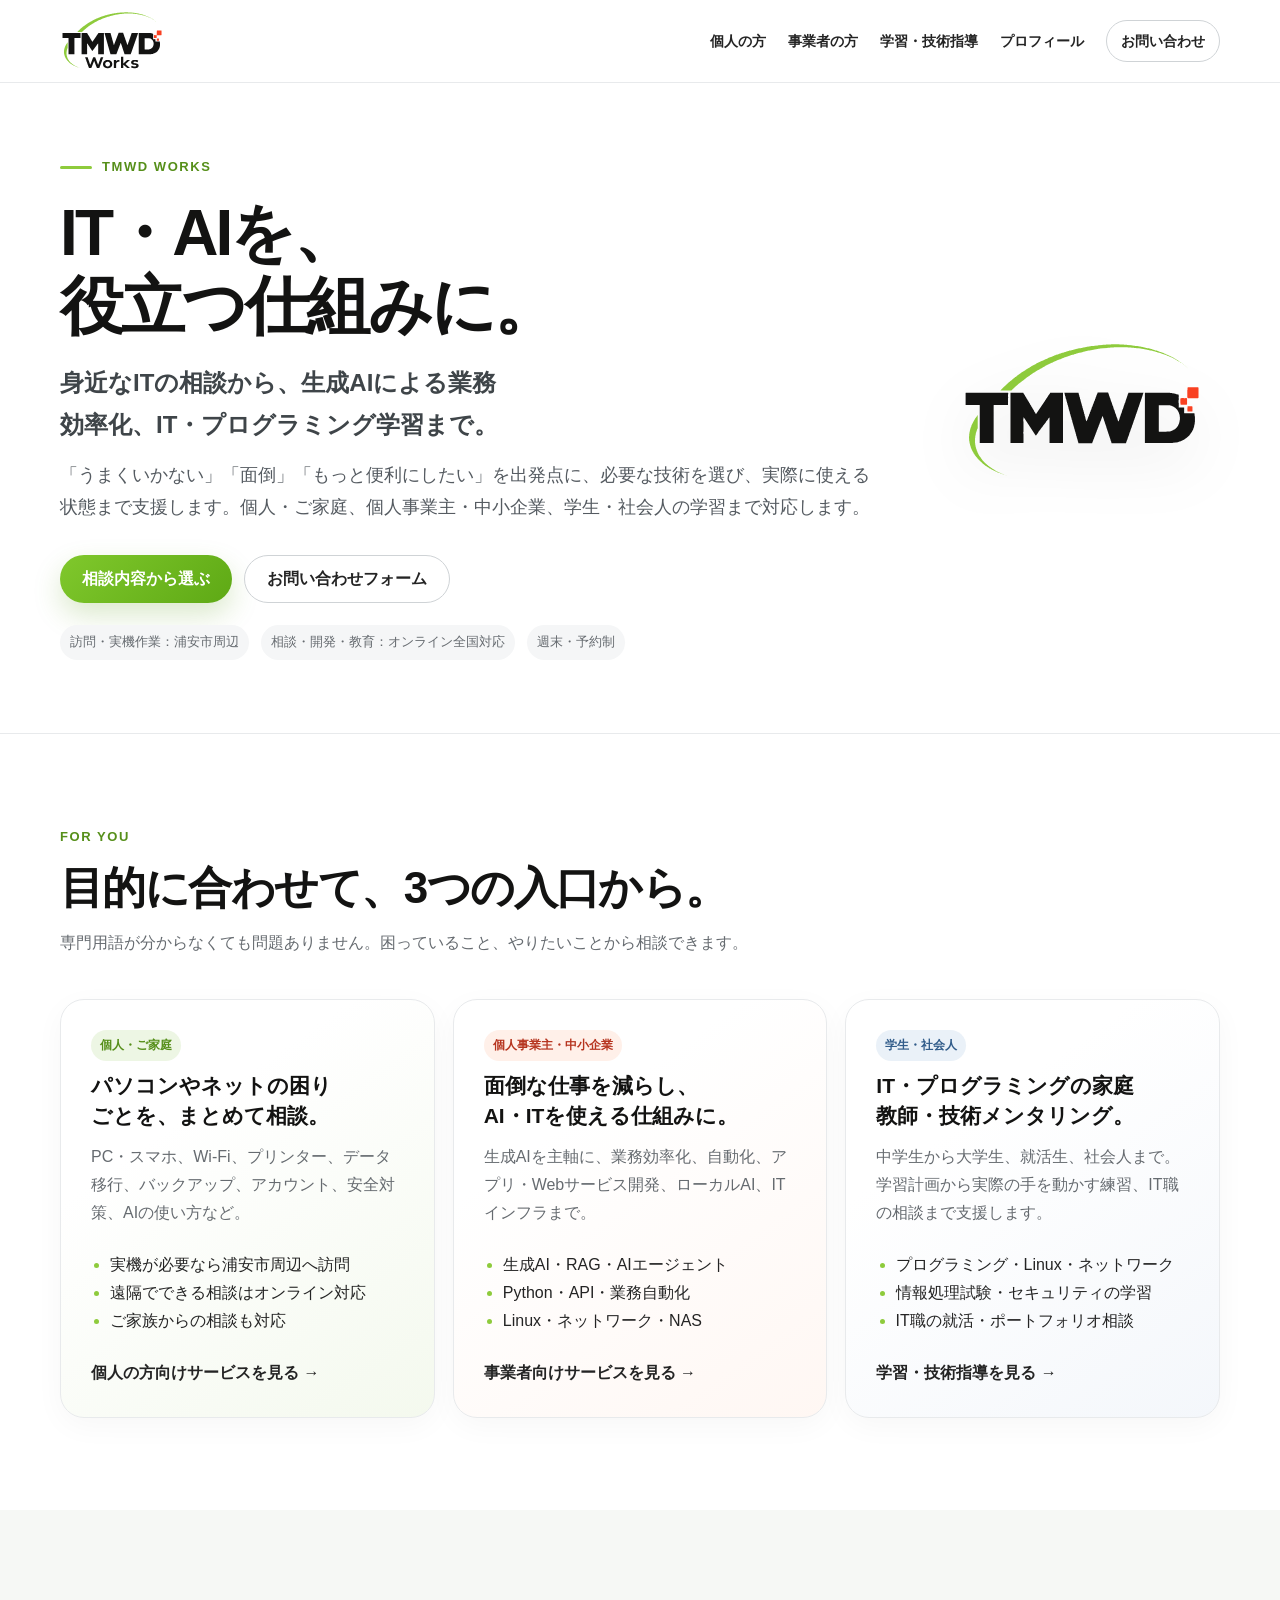
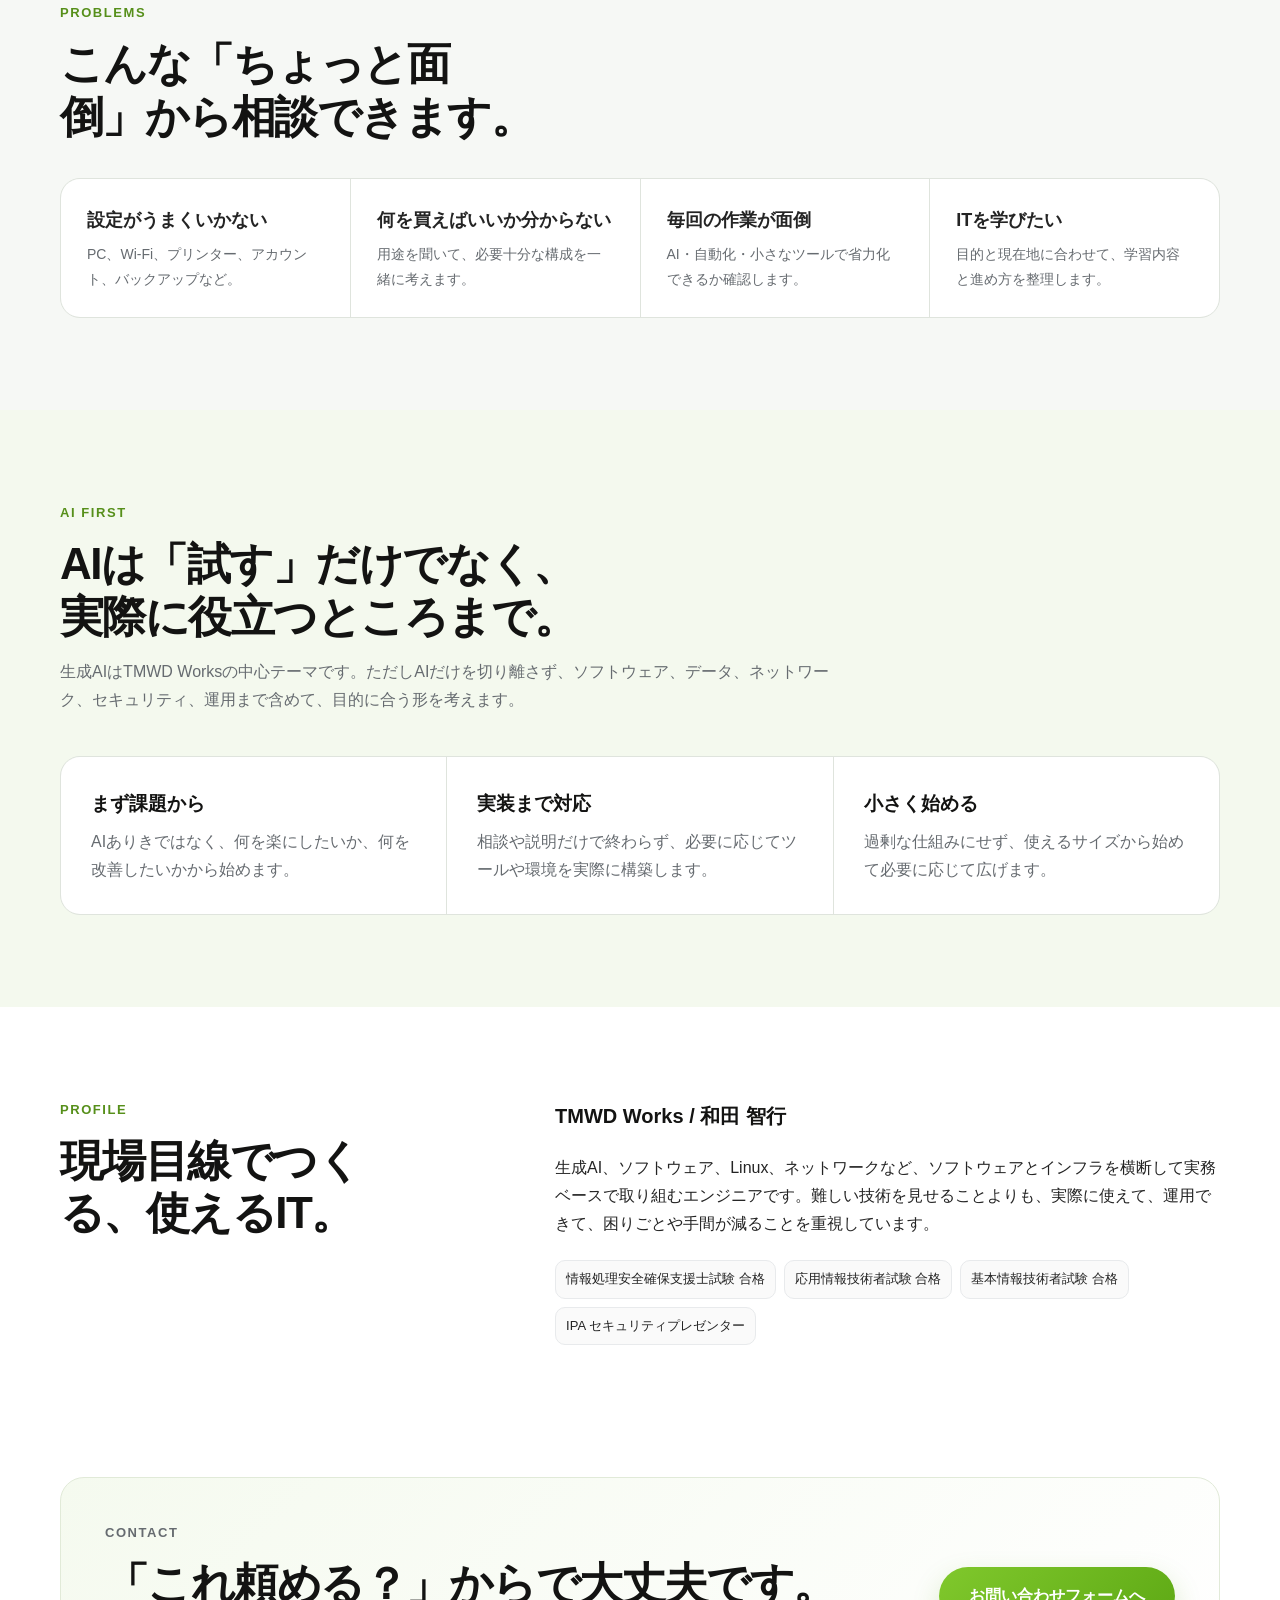
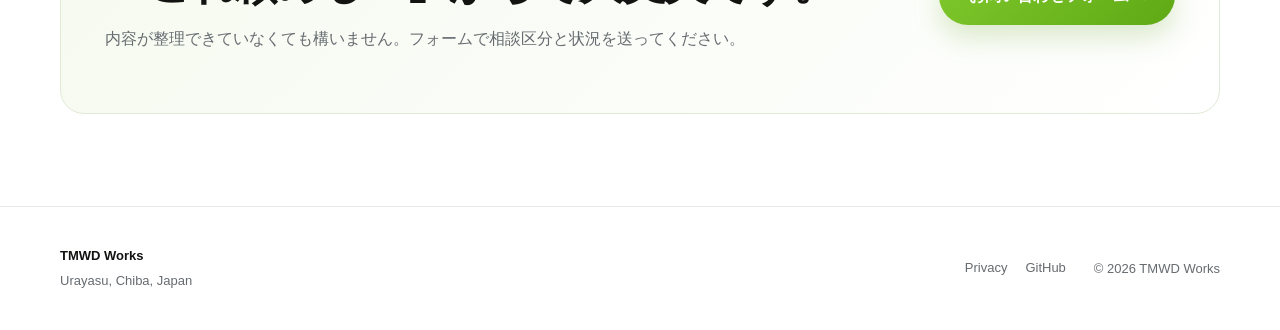
==== commit e52ca167: "Refine homepage copy and add cache busting" ====
--- a/index.html
+++ b/index.html
@@ -3,16 +3,16 @@
 <head>
   <meta charset="utf-8">
   <meta name="viewport" content="width=device-width, initial-scale=1">
-  <title>TMWD Works | IT・AIで、不便を減らし、できることを増やす。</title>
+  <title>TMWD Works | IT・AIを、役立つ仕組みに。</title>
   <meta name="description" content="TMWD Worksは、個人・ご家庭のITサポート、事業者向けの生成AI・業務効率化・ソフトウェア開発、IT・プログラミングの学習・技術指導を提供します。実機作業・訪問は浦安市周辺、相談・開発・教育はオンライン全国対応。">
   <meta name="theme-color" content="#ffffff">
-  <meta property="og:title" content="TMWD Works | IT・AIで、不便を減らし、できることを増やす。">
+  <meta property="og:title" content="TMWD Works | IT・AIを、役立つ仕組みに。">
   <meta property="og:description" content="身近なITの相談から、生成AIによる業務効率化、IT・プログラミング学習まで。">
   <meta property="og:type" content="website">
   <meta property="og:url" content="https://tmwdworks.jp/">
   <link rel="canonical" href="https://tmwdworks.jp/">
   <link rel="icon" href="assets/tmwdworks-icon.svg" type="image/svg+xml">
-  <link rel="stylesheet" href="styles.css">
+  <link rel="stylesheet" href="styles.css?v=20260930-v5">
 </head>
 <body>
   <header class="site-header">
@@ -36,7 +36,7 @@
       <div class="container hero-grid">
         <div class="hero-copy">
           <p class="eyebrow"><span></span> TMWD Works</p>
-          <h1>IT・AIで、不便を減らし、<br>できることを増やす。</h1>
+          <h1>IT・AIを、<br>役立つ仕組みに。</h1>
           <p class="hero-subtitle">身近なITの相談から、生成AIによる業務効率化、IT・プログラミング学習まで。</p>
           <p class="lead">「うまくいかない」「面倒」「もっと便利にしたい」を出発点に、必要な技術を選び、実際に使える状態まで支援します。個人・ご家庭、個人事業主・中小企業、学生・社会人の学習まで対応します。</p>
           <div class="hero-actions">
@@ -186,6 +186,6 @@
     <p class="copyright">© <span id="year"></span> TMWD Works</p>
   </div>
 </footer>
-  <script src="script.js"></script>
+  <script src="script.js?v=20260930-v5"></script>
 </body>
 </html>
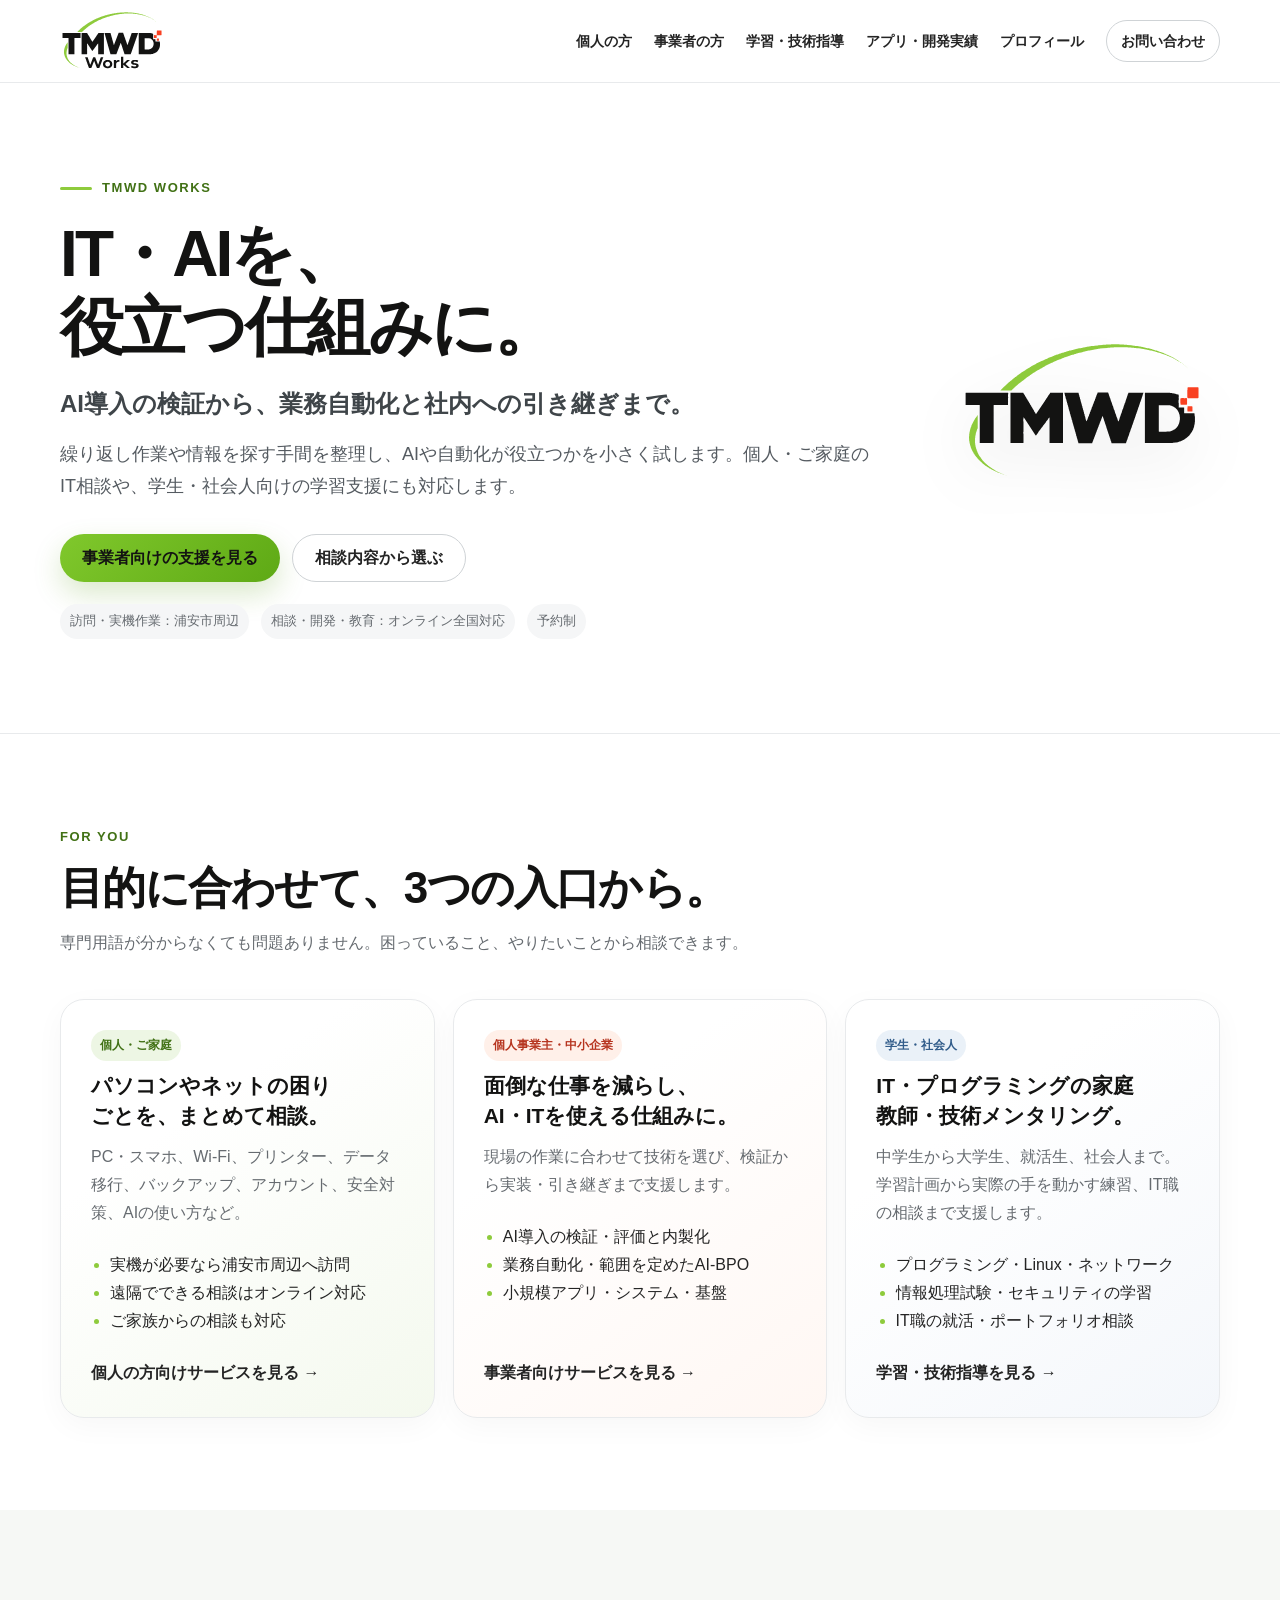
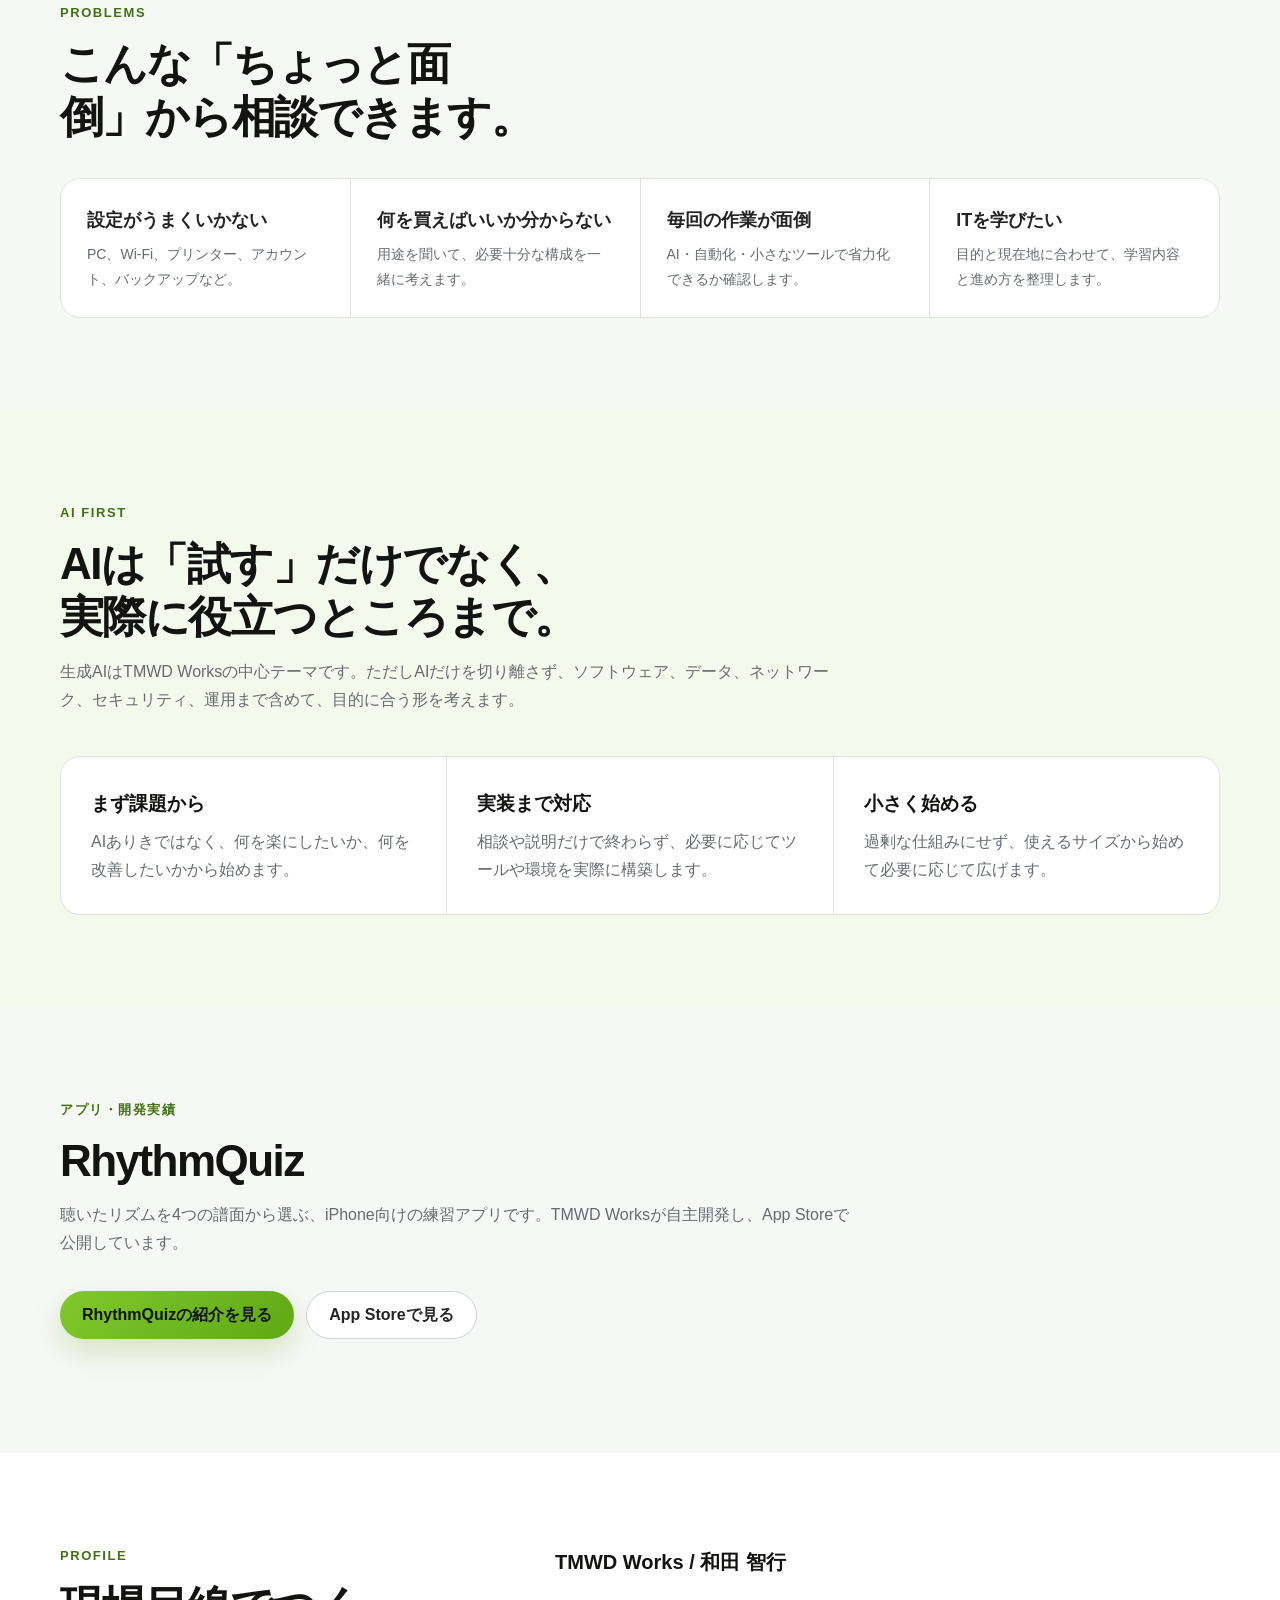
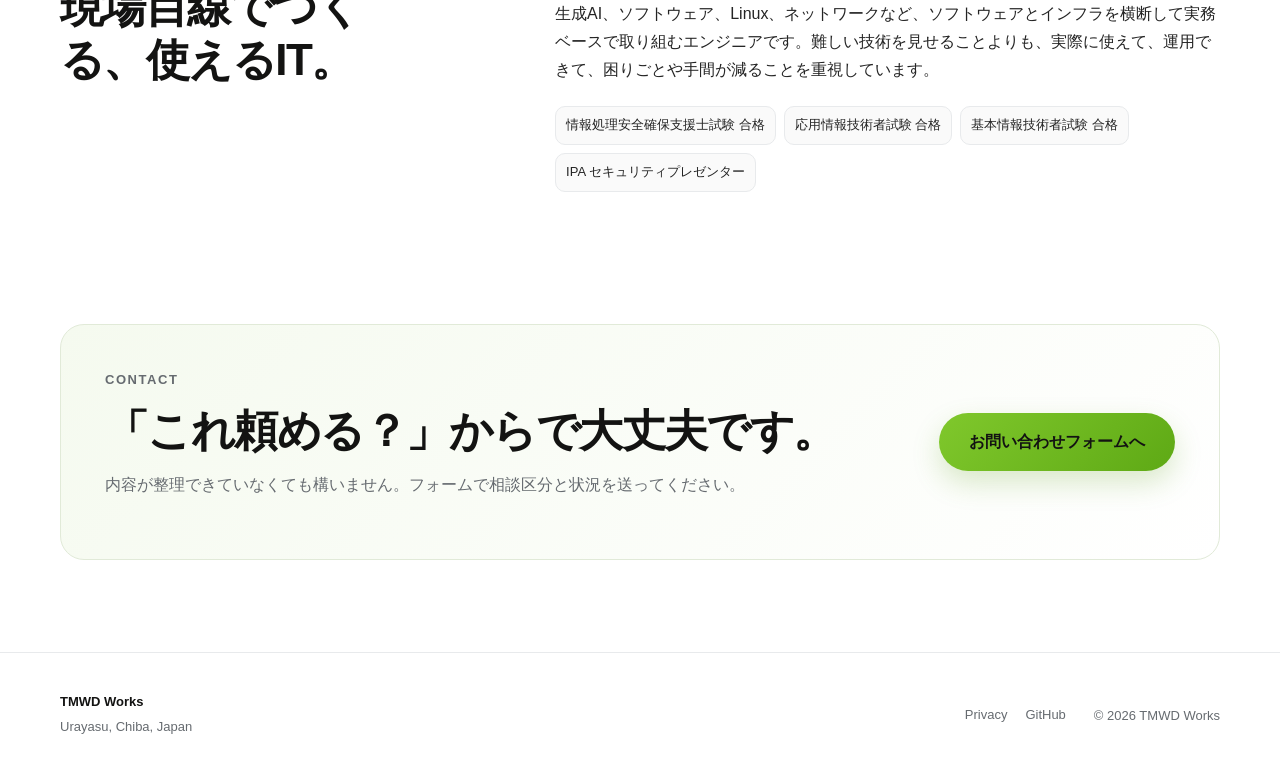
==== commit e0d76909: "Refresh business services and add RhythmQuiz landing" ====
--- a/index.html
+++ b/index.html
@@ -1,18 +1,26 @@
 <!doctype html>
 <html lang="ja">
 <head>
-  <meta charset="utf-8">
+  <!-- Google tag (gtag.js) -->
+  <script async src="https://www.googletagmanager.com/gtag/js?id=G-C59W6H3G6D"></script>
+  <script>
+    window.dataLayer = window.dataLayer || [];
+    function gtag(){dataLayer.push(arguments);}
+    gtag('js', new Date());
+    gtag('config', 'G-C59W6H3G6D');
+  </script>
+<meta charset="utf-8">
   <meta name="viewport" content="width=device-width, initial-scale=1">
-  <title>TMWD Works | IT・AIを、役立つ仕組みに。</title>
-  <meta name="description" content="TMWD Worksは、個人・ご家庭のITサポート、事業者向けの生成AI・業務効率化・ソフトウェア開発、IT・プログラミングの学習・技術指導を提供します。実機作業・訪問は浦安市周辺、相談・開発・教育はオンライン全国対応。">
+  <title>TMWD Works | AI導入・業務自動化とIT支援</title>
+  <meta name="description" content="事業者向けにAI導入の検証、内製化、業務自動化・AI-BPOを支援します。個人向けITサポート、学習・技術指導、自主開発アプリRhythmQuizもご案内します。">
   <meta name="theme-color" content="#ffffff">
-  <meta property="og:title" content="TMWD Works | IT・AIを、役立つ仕組みに。">
-  <meta property="og:description" content="身近なITの相談から、生成AIによる業務効率化、IT・プログラミング学習まで。">
+  <meta property="og:title" content="TMWD Works | AI導入・業務自動化とIT支援">
+  <meta property="og:description" content="事業者向けAI導入・業務自動化から、個人向けITサポート、学習・技術指導まで。">
   <meta property="og:type" content="website">
   <meta property="og:url" content="https://tmwdworks.jp/">
   <link rel="canonical" href="https://tmwdworks.jp/">
   <link rel="icon" href="assets/tmwdworks-icon.svg" type="image/svg+xml">
-  <link rel="stylesheet" href="styles.css?v=20260930-v5">
+  <link rel="stylesheet" href="styles.css?v=20261110-v1">
 </head>
 <body>
   <header class="site-header">
@@ -20,11 +28,12 @@
     <a class="brand" href="/" aria-label="TMWD Works ホーム">
       <img src="assets/tmwdworks-logo-header.svg" alt="TMWD Works">
     </a>
-    <button class="menu-button" type="button" aria-expanded="false" aria-controls="global-nav">Menu</button>
+    <button class="menu-button" type="button" aria-expanded="false" aria-controls="global-nav">メニュー</button>
     <nav id="global-nav" class="global-nav" aria-label="メインナビゲーション">
       <a href="personal.html">個人の方</a>
       <a href="business.html">事業者の方</a>
       <a href="learning.html">学習・技術指導</a>
+      <a href="/apps/rhythmquiz/">アプリ・開発実績</a>
       <a href="/#profile">プロフィール</a>
       <a class="nav-cta" href="contact.html">お問い合わせ</a>
     </nav>
@@ -37,16 +46,16 @@
         <div class="hero-copy">
           <p class="eyebrow"><span></span> TMWD Works</p>
           <h1>IT・AIを、<br>役立つ仕組みに。</h1>
-          <p class="hero-subtitle">身近なITの相談から、生成AIによる業務効率化、IT・プログラミング学習まで。</p>
-          <p class="lead">「うまくいかない」「面倒」「もっと便利にしたい」を出発点に、必要な技術を選び、実際に使える状態まで支援します。個人・ご家庭、個人事業主・中小企業、学生・社会人の学習まで対応します。</p>
+          <p class="hero-subtitle">AI導入の検証から、業務自動化と社内への引き継ぎまで。</p>
+          <p class="lead">繰り返し作業や情報を探す手間を整理し、AIや自動化が役立つかを小さく試します。個人・ご家庭のIT相談や、学生・社会人向けの学習支援にも対応します。</p>
           <div class="hero-actions">
-            <a class="button primary" href="#services">相談内容から選ぶ</a>
-            <a class="button secondary" href="contact.html">お問い合わせフォーム</a>
+            <a class="button primary" href="business.html">事業者向けの支援を見る</a>
+            <a class="button secondary" href="#services">相談内容から選ぶ</a>
           </div>
           <div class="availability">
             <span>訪問・実機作業：浦安市周辺</span>
             <span>相談・開発・教育：オンライン全国対応</span>
-            <span>週末・予約制</span>
+            <span>予約制</span>
           </div>
         </div>
         <div class="hero-mark" aria-hidden="true">
@@ -79,11 +88,11 @@
           <article class="audience-card business">
             <span class="audience-label">個人事業主・中小企業</span>
             <h3>面倒な仕事を減らし、AI・ITを使える仕組みに。</h3>
-            <p>生成AIを主軸に、業務効率化、自動化、アプリ・Webサービス開発、ローカルAI、ITインフラまで。</p>
+            <p>現場の作業に合わせて技術を選び、検証から実装・引き継ぎまで支援します。</p>
             <ul class="audience-points">
-              <li>生成AI・RAG・AIエージェント</li>
-              <li>Python・API・業務自動化</li>
-              <li>Linux・ネットワーク・NAS</li>
+              <li>AI導入の検証・評価と内製化</li>
+              <li>業務自動化・範囲を定めたAI-BPO</li>
+              <li>小規模アプリ・システム・基盤</li>
             </ul>
             <a class="text-link" href="business.html">事業者向けサービスを見る →</a>
           </article>
@@ -138,6 +147,20 @@
             <strong>小さく始める</strong>
             <p>過剰な仕組みにせず、使えるサイズから始めて必要に応じて広げます。</p>
           </div>
+        </div>
+      </div>
+    </section>
+
+    <section class="section section-soft">
+      <div class="container">
+        <div class="section-heading compact">
+          <p class="section-kicker">アプリ・開発実績</p>
+          <h2>RhythmQuiz</h2>
+          <p>聴いたリズムを4つの譜面から選ぶ、iPhone向けの練習アプリです。TMWD Worksが自主開発し、App Storeで公開しています。</p>
+        </div>
+        <div class="hero-actions">
+          <a class="button primary" href="/apps/rhythmquiz/">RhythmQuizの紹介を見る</a>
+          <a class="button secondary" href="https://apps.apple.com/jp/app/rhythmquiz/id6818729522" data-app-store-position="home">App Storeで見る</a>
         </div>
       </div>
     </section>
@@ -186,6 +209,6 @@
     <p class="copyright">© <span id="year"></span> TMWD Works</p>
   </div>
 </footer>
-  <script src="script.js?v=20260930-v5"></script>
+  <script src="script.js?v=20261110-v1"></script>
 </body>
 </html>
--- a/styles.css
+++ b/styles.css
@@ -1,7 +1,7 @@
 :root {
   --black: #131312;
   --lime: #8ecb3c;
-  --lime-dark: #568f1a;
+  --lime-dark: #417115;
   --verm: #f94122;
   --white: #ffffff;
   --text: #242424;
@@ -211,7 +211,7 @@
 
 .primary {
   background: linear-gradient(135deg, #80c82c, #5ea915);
-  color: white;
+  color: var(--black);
   box-shadow: 0 12px 28px rgba(91,157,21,.22);
 }
 
@@ -367,15 +367,6 @@
   box-shadow: 0 8px 30px rgba(19,19,18,.035);
 }
 
-.card-number {
-  position: absolute;
-  top: 24px;
-  right: 26px;
-  font-weight: 900;
-  color: var(--verm);
-  font-size: 13px;
-}
-
 .card p { color: var(--muted); }
 .card ul { padding-left: 1.2em; margin: 18px 0 0; }
 .card li::marker { color: var(--lime); }
@@ -438,6 +429,19 @@
 }
 
 .page-hero .lead { max-width: 850px; }
+
+.rhythmquiz-hero {
+  background: linear-gradient(115deg, var(--soft-lime), var(--soft-blue));
+}
+
+.approach-steps {
+  padding-inline-start: 1.5em;
+}
+
+.approach-steps > li::marker {
+  color: var(--text);
+  font-weight: 800;
+}
 
 .back-link {
   display: inline-block;
@@ -607,7 +611,7 @@
   .problem-strip { grid-template-columns: repeat(2, 1fr); }
 }
 
-@media (max-width: 820px) {
+@media (max-width: 980px) {
   .header-inner { min-height: 70px; }
   .brand img { width: 190px; height: 54px; }
   .menu-button { display: block; }
@@ -615,6 +619,9 @@
     display: none;
     position: absolute;
     top: 70px;
+    max-height: calc(100vh - 70px);
+    max-height: calc(100dvh - 70px);
+    overflow-y: auto;
     left: 0;
     right: 0;
     padding: 20px;
@@ -624,6 +631,9 @@
     align-items: stretch;
   }
   .global-nav.open { display: flex; }
+}
+
+@media (max-width: 820px) {
   .hero-grid {
     min-height: auto;
     grid-template-columns: 1fr;
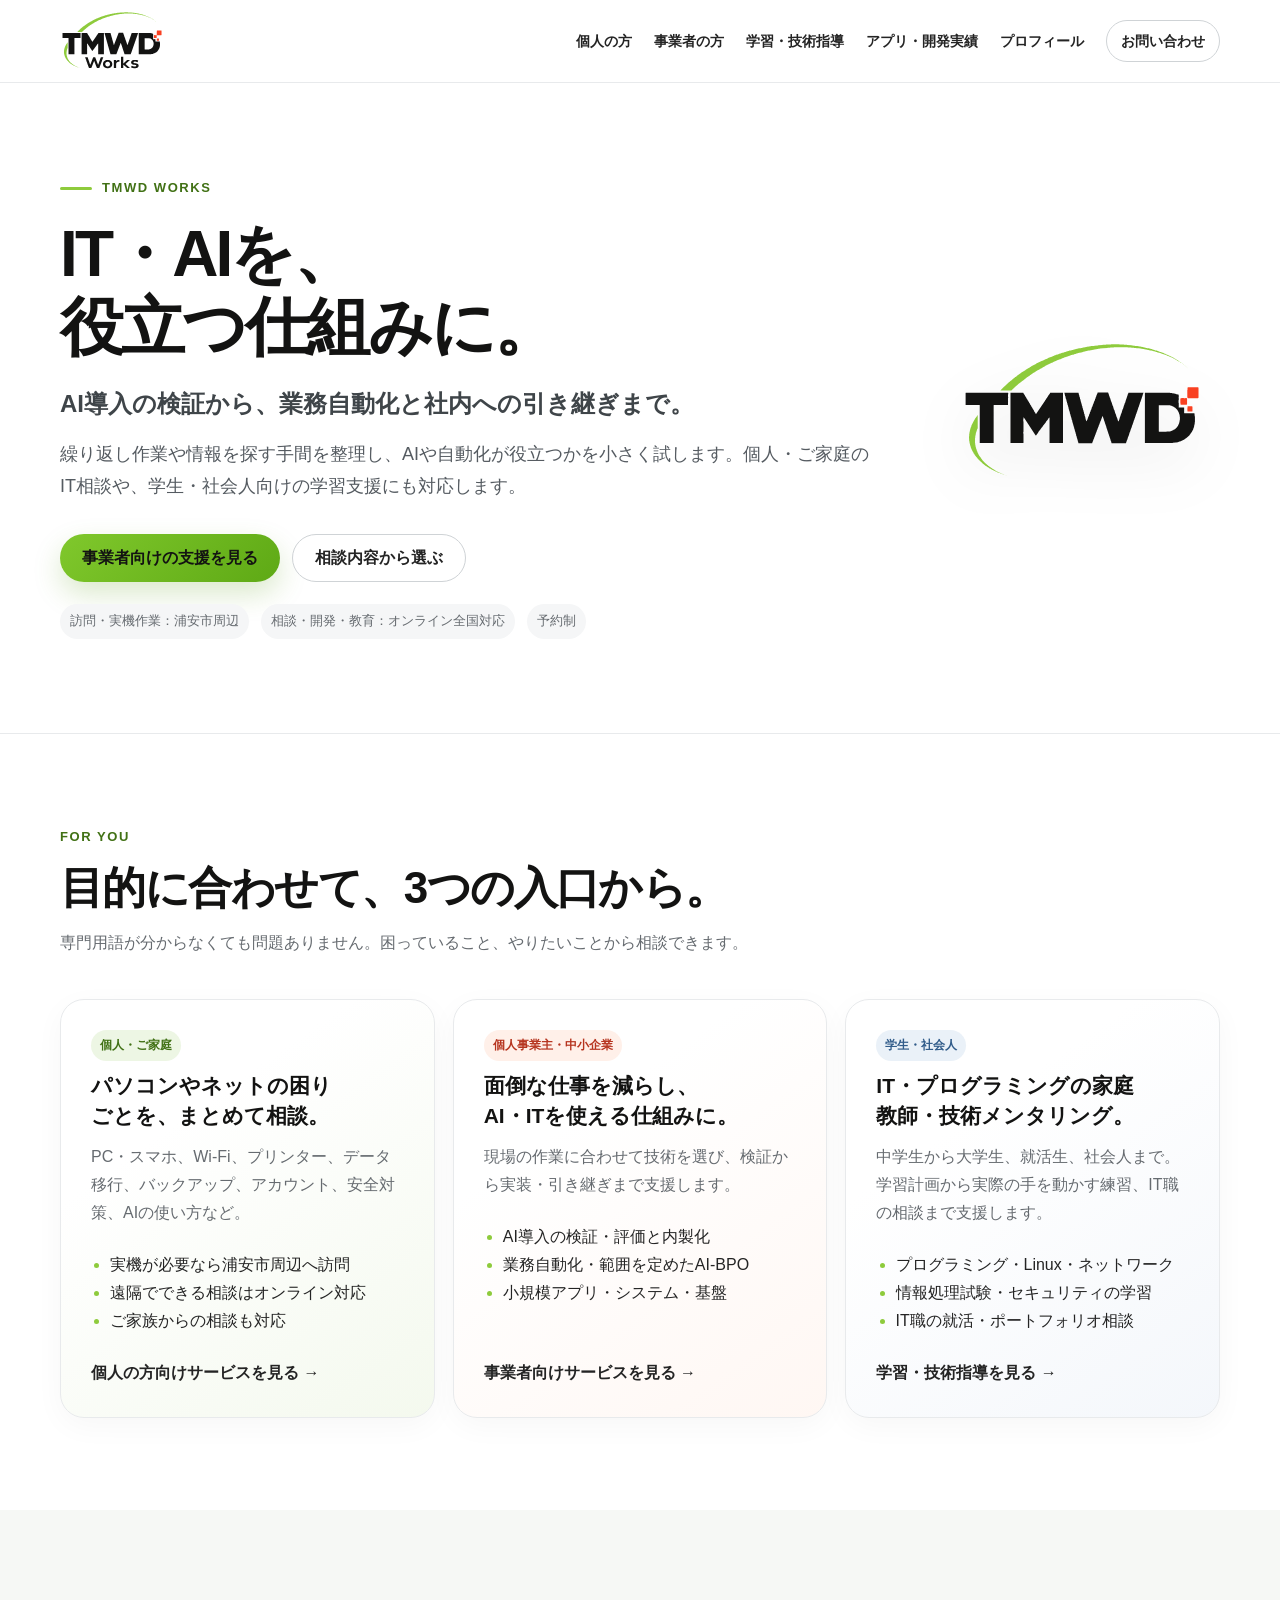
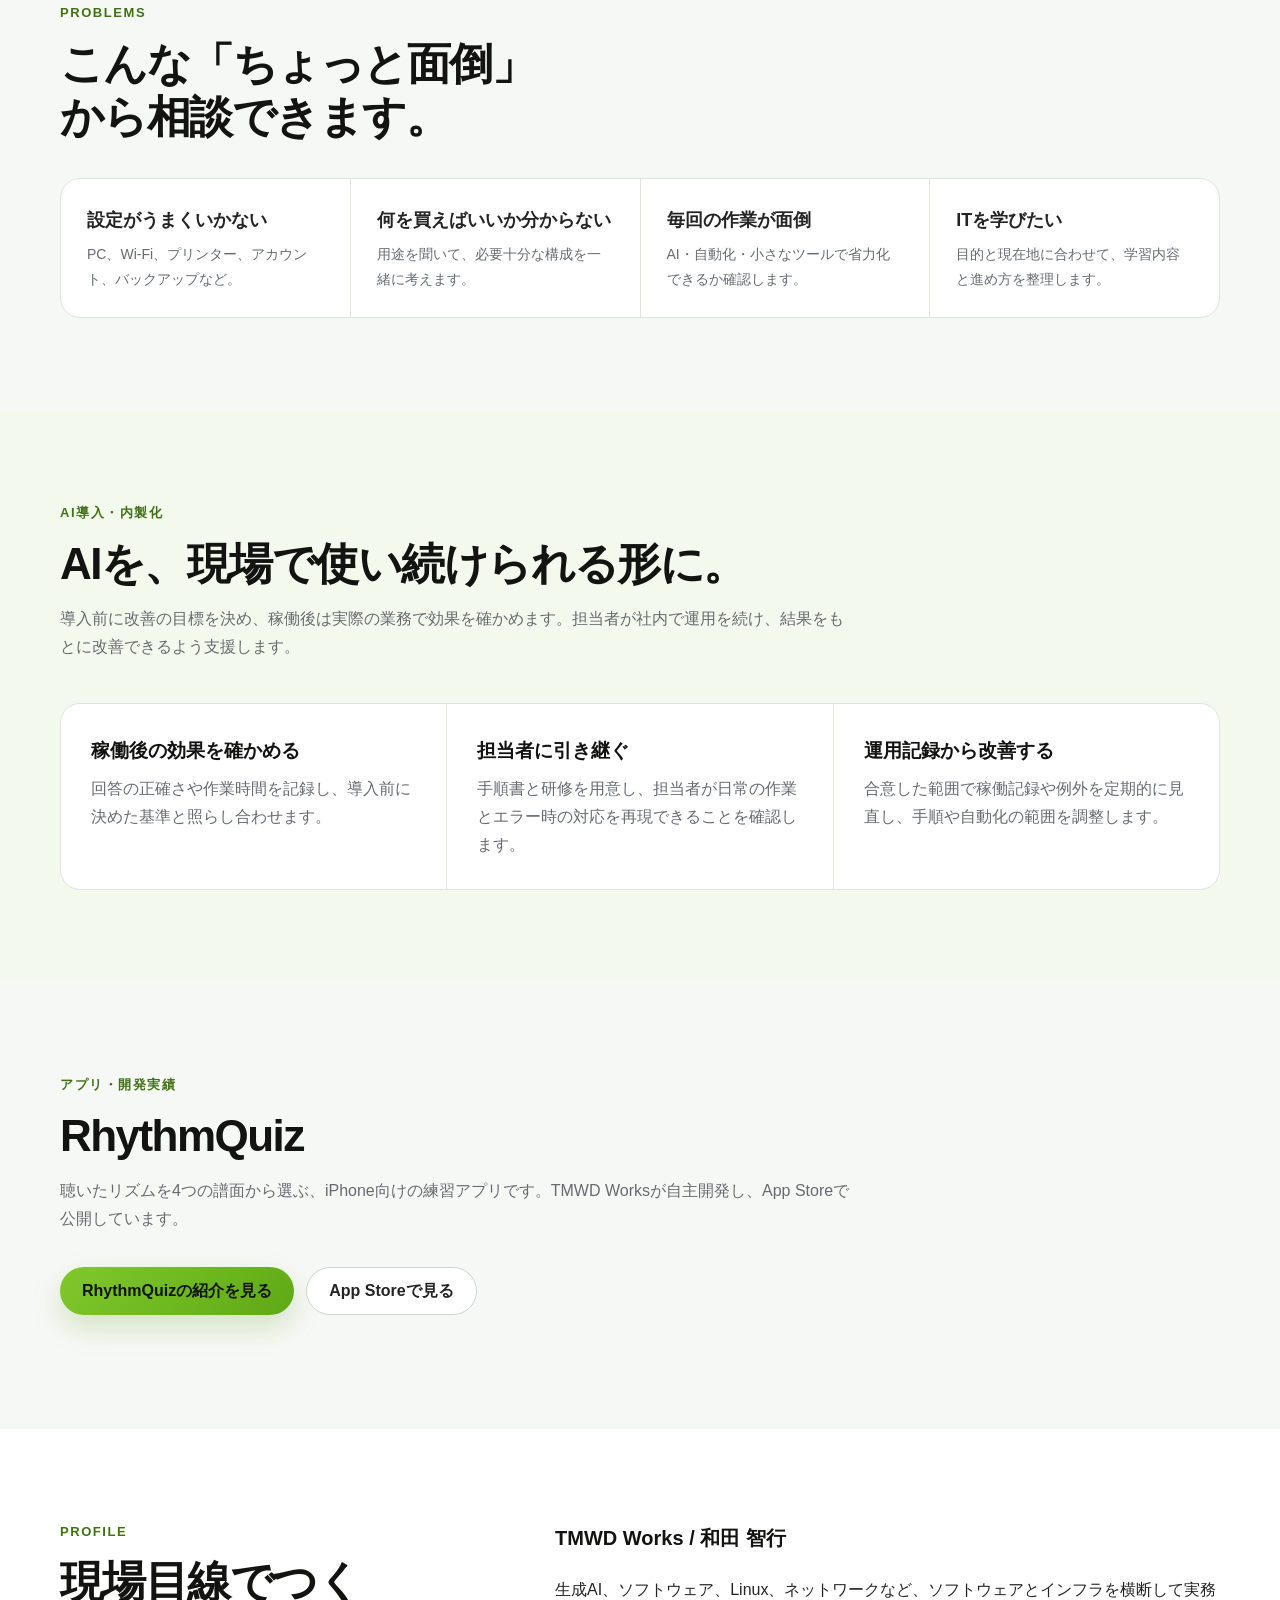
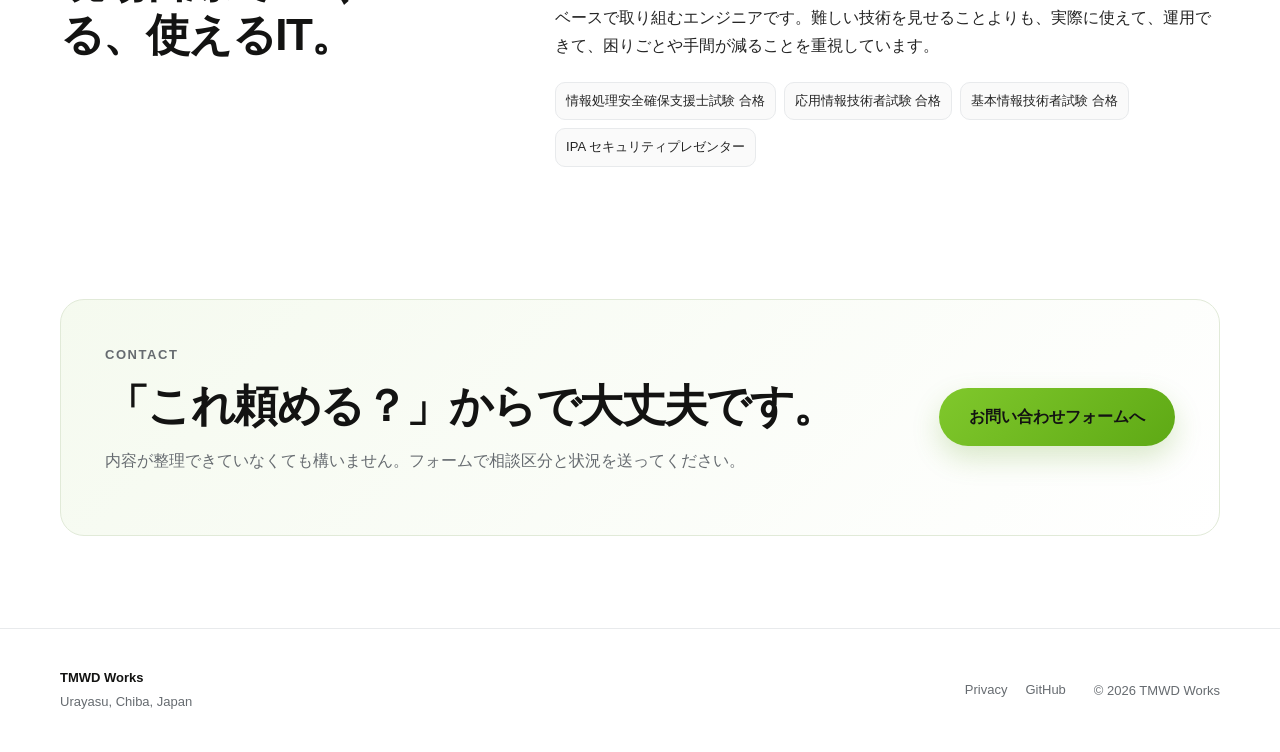
==== commit f0ebe05b: "Keep homepage quote intact and clarify AI operations" ====
--- a/index.html
+++ b/index.html
@@ -20,7 +20,7 @@
   <meta property="og:url" content="https://tmwdworks.jp/">
   <link rel="canonical" href="https://tmwdworks.jp/">
   <link rel="icon" href="assets/tmwdworks-icon.svg" type="image/svg+xml">
-  <link rel="stylesheet" href="styles.css?v=20261110-v1">
+  <link rel="stylesheet" href="styles.css?v=20261111-v2">
 </head>
 <body>
   <header class="site-header">
@@ -116,7 +116,7 @@
       <div class="container">
         <div class="section-heading compact">
           <p class="section-kicker">Problems</p>
-          <h2>こんな「ちょっと面倒」から相談できます。</h2>
+          <h2>こんな<span class="problem-heading-quote">「ちょっと面倒」</span>から相談できます。</h2>
         </div>
         <div class="problem-strip">
           <div class="problem"><strong>設定がうまくいかない</strong><p>PC、Wi-Fi、プリンター、アカウント、バックアップなど。</p></div>
@@ -130,22 +130,22 @@
     <section class="section section-lime">
       <div class="container">
         <div class="section-heading">
-          <p class="section-kicker">AI First</p>
-          <h2>AIは「試す」だけでなく、実際に役立つところまで。</h2>
-          <p>生成AIはTMWD Worksの中心テーマです。ただしAIだけを切り離さず、ソフトウェア、データ、ネットワーク、セキュリティ、運用まで含めて、目的に合う形を考えます。</p>
+          <p class="section-kicker">AI導入・内製化</p>
+          <h2>AIを、現場で使い続けられる形に。</h2>
+          <p>導入前に改善の目標を決め、稼働後は実際の業務で効果を確かめます。担当者が社内で運用を続け、結果をもとに改善できるよう支援します。</p>
         </div>
         <div class="strengths">
           <div class="strength">
-            <strong>まず課題から</strong>
-            <p>AIありきではなく、何を楽にしたいか、何を改善したいかから始めます。</p>
+            <strong>稼働後の効果を確かめる</strong>
+            <p>回答の正確さや作業時間を記録し、導入前に決めた基準と照らし合わせます。</p>
           </div>
           <div class="strength">
-            <strong>実装まで対応</strong>
-            <p>相談や説明だけで終わらず、必要に応じてツールや環境を実際に構築します。</p>
+            <strong>担当者に引き継ぐ</strong>
+            <p>手順書と研修を用意し、担当者が日常の作業とエラー時の対応を再現できることを確認します。</p>
           </div>
           <div class="strength">
-            <strong>小さく始める</strong>
-            <p>過剰な仕組みにせず、使えるサイズから始めて必要に応じて広げます。</p>
+            <strong>運用記録から改善する</strong>
+            <p>合意した範囲で稼働記録や例外を定期的に見直し、手順や自動化の範囲を調整します。</p>
           </div>
         </div>
       </div>
--- a/styles.css
+++ b/styles.css
@@ -259,6 +259,7 @@
 }
 
 .section-heading.compact { margin-bottom: 34px; }
+.problem-heading-quote { white-space: nowrap; }
 .section-heading > p:last-child { color: var(--muted); }
 
 .audience-grid {
